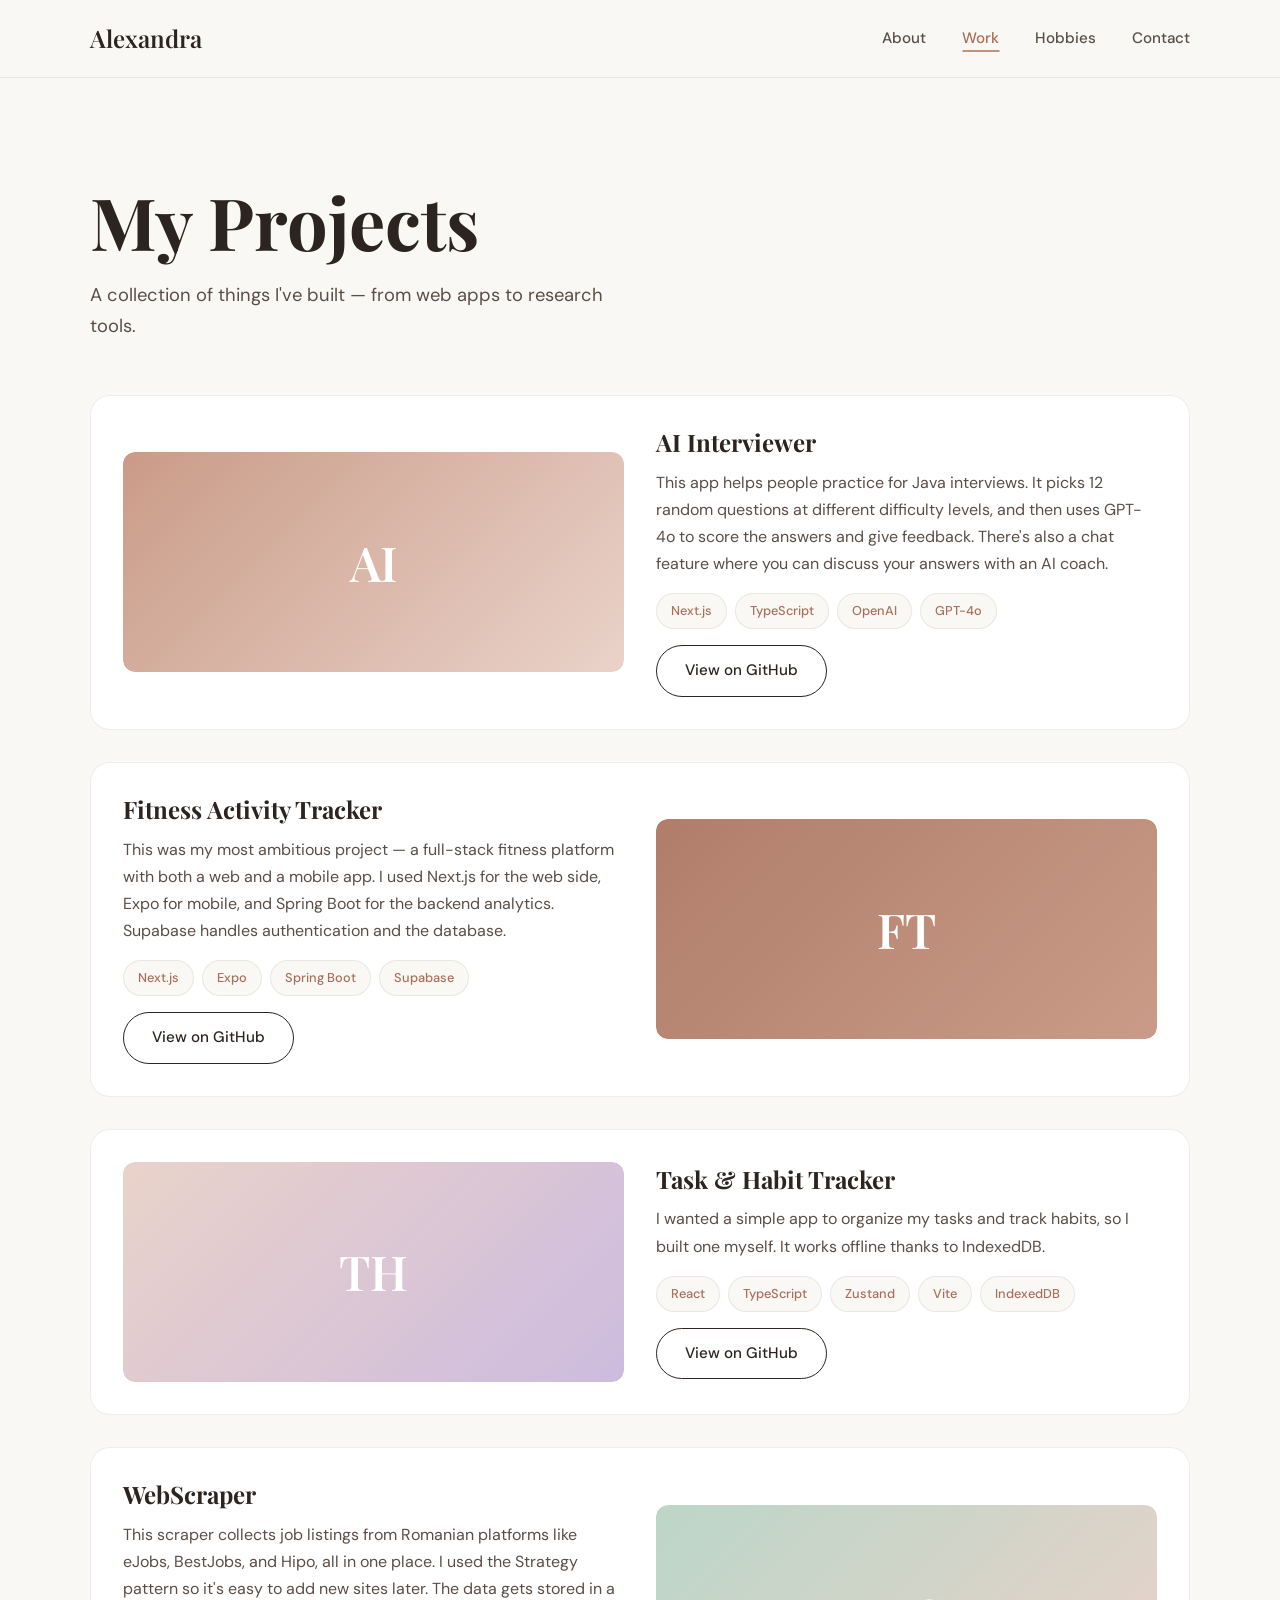
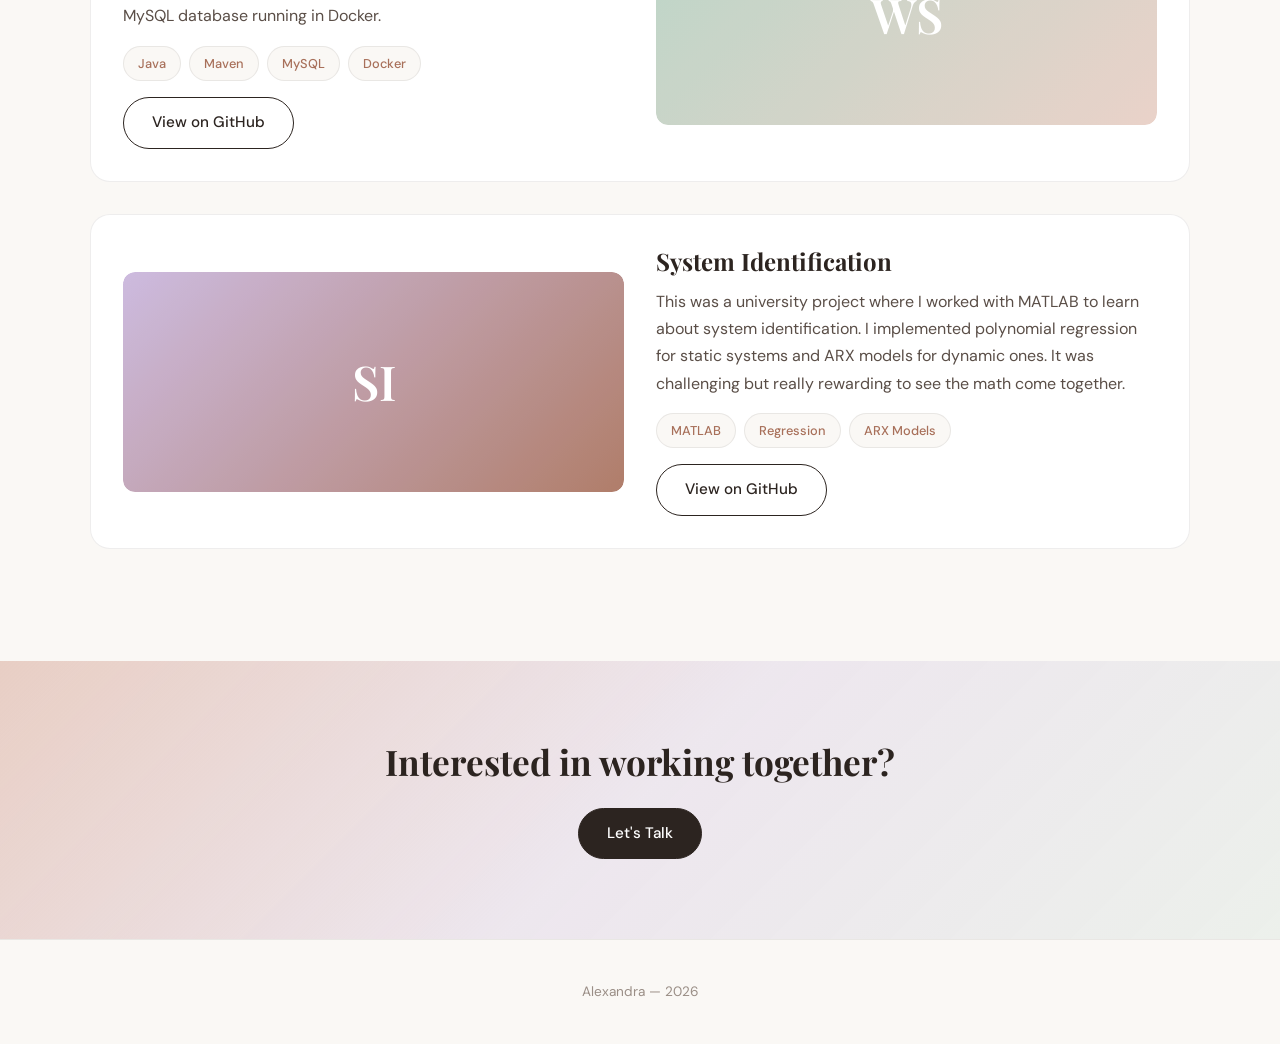
==== projects.html @ 8fc99ed3 "Initial commit" ====
<!DOCTYPE html>
<html lang="en">
<head>
  <meta charset="UTF-8" />
  <meta name="viewport" content="width=device-width, initial-scale=1.0" />
  <title>Alexandra | Projects</title>

  <link rel="preconnect" href="https://fonts.googleapis.com" />
  <link rel="preconnect" href="https://fonts.gstatic.com" crossorigin />
  <link href="https://fonts.googleapis.com/css2?family=Playfair+Display:ital,wght@0,400;0,600;1,400&family=DM+Sans:wght@400;500;600&display=swap" rel="stylesheet" />

  <link rel="stylesheet" href="style.css" />
</head>
<body>

  <!-- ==================== NAVIGATION ==================== -->
  <header class="header">
    <div class="container nav">
      <a href="index.html" class="logo">Alexandra</a>

      <button class="hamburger" aria-label="Menu">
        <span></span>
        <span></span>
        <span></span>
      </button>

      <nav class="nav-links">
        <a href="index.html#about">About</a>
        <a href="projects.html" class="active">Work</a>
        <a href="hobbies.html">Hobbies</a>
        <a href="index.html#contact">Contact</a>
      </nav>
    </div>
  </header>

  <!-- ==================== PROJECTS HEADER ==================== -->
  <section class="section projects-header">
    <div class="container">
      <h1 class="fade-up">My Projects</h1>
      <p class="lead fade-up delay-1">A collection of things I've built — from web apps to research tools.</p>
    </div>
  </section>

  <!-- ==================== PROJECT CARDS ==================== -->
  <section class="section projects-list">
    <div class="container">

      <!-- Project 1 -->
      <div class="project-card reveal">
        <div class="project-image">
          <div class="project-placeholder" style="background: linear-gradient(135deg, #c4917b, #e8cec4);">
            <span>AI</span>
          </div>
        </div>
        <div class="project-info">
          <h3>AI Interviewer</h3>
          <p>
            This app helps people practice for Java interviews. It picks
            12 random questions at different difficulty levels, and then uses
            GPT-4o to score the answers and give feedback. There's also a chat
            feature where you can discuss your answers with an AI coach.
          </p>
          <div class="tags">
            <span class="tag">Next.js</span>
            <span class="tag">TypeScript</span>
            <span class="tag">OpenAI</span>
            <span class="tag">GPT-4o</span>
          </div>
          <a href="https://github.com/alexandra-petcut/AI-Interviewer" target="_blank" class="btn project-btn">View on GitHub</a>
        </div>
      </div>

      <!-- Project 2 -->
      <div class="project-card reverse reveal">
        <div class="project-image">
          <div class="project-placeholder" style="background: linear-gradient(135deg, #a8705a, #c4917b);">
            <span>FT</span>
          </div>
        </div>
        <div class="project-info">
          <h3>Fitness Activity Tracker</h3>
          <p>
            This was my most ambitious project — a full-stack fitness platform
            with both a web and a mobile app. I used Next.js for the web side,
            Expo for mobile, and Spring Boot for the backend analytics. Supabase
            handles authentication and the database.
          </p>
          <div class="tags">
            <span class="tag">Next.js</span>
            <span class="tag">Expo</span>
            <span class="tag">Spring Boot</span>
            <span class="tag">Supabase</span>
          </div>
          <a href="https://github.com/alexandra-petcut/Fitness-Activity-Tracking-API" target="_blank" class="btn project-btn">View on GitHub</a>
        </div>
      </div>

      <!-- Project 3 -->
      <div class="project-card reveal">
        <div class="project-image">
          <div class="project-placeholder" style="background: linear-gradient(135deg, #e8cec4, #c8b4dc);">
            <span>TH</span>
          </div>
        </div>
        <div class="project-info">
          <h3>Task & Habit Tracker</h3>
          <p>
            I wanted a simple app to organize my tasks and track habits, so I
            built one myself. It works offline thanks to IndexedDB.
          </p>
          <div class="tags">
            <span class="tag">React</span>
            <span class="tag">TypeScript</span>
            <span class="tag">Zustand</span>
            <span class="tag">Vite</span>
            <span class="tag">IndexedDB</span>
          </div>
          <a href="https://github.com/alexandra-petcut/Task-Habit-Tracker-PWA" target="_blank" class="btn project-btn">View on GitHub</a>
        </div>
      </div>

      <!-- Project 4 -->
      <div class="project-card reverse reveal">
        <div class="project-image">
          <div class="project-placeholder" style="background: linear-gradient(135deg, #b4d2c3, #e8cec4);">
            <span>WS</span>
          </div>
        </div>
        <div class="project-info">
          <h3>WebScraper</h3>
          <p>
            This scraper collects job listings from Romanian platforms like
            eJobs, BestJobs, and Hipo, all in one place. I used the Strategy
            pattern so it's easy to add new sites later. The data gets stored
            in a MySQL database running in Docker.
          </p>
          <div class="tags">
            <span class="tag">Java</span>
            <span class="tag">Maven</span>
            <span class="tag">MySQL</span>
            <span class="tag">Docker</span>
          </div>
          <a href="https://github.com/alexandra-petcut/Job-Market-Scraper" target="_blank" class="btn project-btn">View on GitHub</a>
        </div>
      </div>

      <!-- Project 5 -->
      <div class="project-card reveal">
        <div class="project-image">
          <div class="project-placeholder" style="background: linear-gradient(135deg, #c8b4dc, #a8705a);">
            <span>SI</span>
          </div>
        </div>
        <div class="project-info">
          <h3>System Identification</h3>
          <p>
            This was a university project where I worked with MATLAB to learn
            about system identification. I implemented polynomial regression
            for static systems and ARX models for dynamic ones. It was
            challenging but really rewarding to see the math come together.
          </p>
          <div class="tags">
            <span class="tag">MATLAB</span>
            <span class="tag">Regression</span>
            <span class="tag">ARX Models</span>
          </div>
          <a href="https://github.com/alexandra-petcut/System-Identification-Project" target="_blank" class="btn project-btn">View on GitHub</a>
        </div>
      </div>

    </div>
  </section>

  <!-- ==================== CTA BANNER ==================== -->
  <section class="cta-banner reveal">
    <div class="container cta-content">
      <h2>Interested in working together?</h2>
      <a href="index.html#contact" class="btn primary">Let's Talk</a>
    </div>
  </section>

  <!-- ==================== FOOTER ==================== -->
  <footer class="footer">
    <p>Alexandra &mdash; 2026</p>
  </footer>

  <script src="script.js"></script>
</body>
</html>
---- style.css ----
/* ========================================
   RESET & VARIABLES
   ======================================== */
* {
  margin: 0;
  padding: 0;
  box-sizing: border-box;
}

:root {
  --bg: #faf8f5;
  --bg-warm: #f5f0ea;
  --card: #ffffff;
  --accent: #c4917b;
  --accent-dark: #a8705a;
  --blush: #e8cec4;
  --lavender: rgba(200, 180, 220, 0.25);
  --sage: rgba(180, 210, 195, 0.2);
  --text: #2c2420;
  --body: #5a4e47;
  --muted: #9a8e86;
  --border: rgba(44, 36, 32, 0.08);
  --radius: 20px;
}

/* ========================================
   BASE STYLES
   ======================================== */
html {
  scroll-behavior: smooth;
}

body {
  font-family: "DM Sans", Arial, sans-serif;
  background: var(--bg);
  color: var(--body);
  line-height: 1.7;
}

h1, h2, h3 {
  font-family: "Playfair Display", Georgia, serif;
  color: var(--text);
  line-height: 1.2;
}

h2 {
  font-size: 2.2rem;
  margin-bottom: 16px;
}

a {
  color: var(--accent-dark);
}

::selection {
  background: var(--blush);
}

/* ========================================
   LAYOUT
   ======================================== */
.container {
  width: 90%;
  max-width: 1100px;
  margin: 0 auto;
}

.section {
  padding: 100px 0 80px;
}

.section-subtitle {
  color: var(--muted);
  margin-bottom: 40px;
}

/* ========================================
   HEADER & NAVIGATION
   ======================================== */
.header {
  position: sticky;
  top: 0;
  z-index: 100;
  background: var(--bg);
  border-bottom: 1px solid var(--border);
  transition: box-shadow 0.3s;
}

.header.scrolled {
  box-shadow: 0 2px 20px rgba(44, 36, 32, 0.06);
}

.nav {
  display: flex;
  align-items: center;
  justify-content: space-between;
  padding: 18px 0;
}

.logo {
  font-family: "Playfair Display", Georgia, serif;
  font-size: 1.5rem;
  font-weight: 600;
  color: var(--text);
  text-decoration: none;
}

.nav-links a {
  margin-left: 32px;
  text-decoration: none;
  color: var(--body);
  font-size: 0.95rem;
  font-weight: 500;
  position: relative;
  transition: color 0.3s;
}

.nav-links a::after {
  content: "";
  position: absolute;
  bottom: -4px;
  left: 50%;
  width: 0;
  height: 2px;
  background: var(--accent);
  transition: all 0.3s;
  transform: translateX(-50%);
}

.nav-links a:hover,
.nav-links a.active {
  color: var(--accent-dark);
}

.nav-links a:hover::after,
.nav-links a.active::after {
  width: 100%;
}

/* Hamburger */
.hamburger {
  display: none;
  background: none;
  border: none;
  cursor: pointer;
  padding: 4px;
  z-index: 200;
}

.hamburger span {
  display: block;
  width: 24px;
  height: 2px;
  background: var(--text);
  margin: 5px 0;
  transition: all 0.3s;
}

/* ========================================
   HERO SECTION
   ======================================== */
.hero {
  padding: 120px 0 100px;
  position: relative;
  overflow: hidden;
}

.hero-content {
  position: relative;
  z-index: 2;
  display: flex;
  align-items: center;
  justify-content: space-between;
  gap: 48px;
}

.hero-text {
  flex: 1;
}

/* Profile photo */
.hero-photo {
  flex-shrink: 0;
  width: 280px;
  height: 280px;
  border-radius: 50%;
  overflow: hidden;
  border: 4px solid var(--blush);
  box-shadow: 0 16px 48px rgba(196, 145, 123, 0.2);
}

.hero-photo img {
  width: 100%;
  height: 100%;
  object-fit: cover;
}

.eyebrow {
  color: var(--muted);
  font-size: 0.9rem;
  font-weight: 500;
  letter-spacing: 1px;
  text-transform: uppercase;
  margin-bottom: 16px;
}

h1 {
  font-size: clamp(40px, 6vw, 72px);
  margin-bottom: 24px;
  max-width: 700px;
}

h1 em {
  color: var(--accent);
  font-style: italic;
}

.lead {
  color: var(--body);
  font-size: 1.15rem;
  max-width: 520px;
  margin-bottom: 32px;
}

/* Buttons */
.buttons {
  display: flex;
  gap: 12px;
  flex-wrap: wrap;
}

.btn {
  display: inline-block;
  padding: 12px 28px;
  border: 1.5px solid var(--text);
  border-radius: 50px;
  text-decoration: none;
  font-family: "DM Sans", sans-serif;
  font-size: 0.95rem;
  font-weight: 500;
  color: var(--text);
  background: transparent;
  cursor: pointer;
  transition: all 0.3s;
}

.btn:hover {
  transform: translateY(-2px);
  box-shadow: 0 4px 16px rgba(196, 145, 123, 0.25);
}

.btn.primary {
  background: var(--text);
  color: white;
  border-color: var(--text);
}

.btn.primary:hover {
  background: var(--accent-dark);
  border-color: var(--accent-dark);
}

/* Decorative blobs */
.blob {
  position: absolute;
  border-radius: 50%;
  filter: blur(80px);
  opacity: 0.5;
  z-index: 1;
  animation: blobFloat 8s ease-in-out infinite;
}

.blob-1 {
  width: 300px;
  height: 300px;
  background: var(--blush);
  top: 10%;
  right: 5%;
}

.blob-2 {
  width: 200px;
  height: 200px;
  background: var(--lavender);
  top: 50%;
  right: 15%;
  animation-delay: -3s;
}

.blob-3 {
  width: 150px;
  height: 150px;
  background: var(--sage);
  top: 30%;
  right: 25%;
  animation-delay: -5s;
}

@keyframes blobFloat {
  0%, 100% { transform: translate(0, 0) scale(1); }
  33% { transform: translate(15px, -20px) scale(1.05); }
  66% { transform: translate(-10px, 10px) scale(0.95); }
}

/* ========================================
   ABOUT SECTION
   ======================================== */
.about-layout {
  display: grid;
  grid-template-columns: 1fr;
  gap: 48px;
  margin-top: 32px;
}

.about-content {
  text-align: justify;
}

.about-content p {
  margin-bottom: 16px;
  font-size: 1.05rem;
}

/* Decorative side panel */
.about-decoration {
  display: flex;
  flex-direction: column;
  align-items: center;
  gap: 20px;
  position: relative;
}

.deco-card {
  background: var(--card);
  border: 1px solid var(--border);
  border-radius: var(--radius);
  padding: 24px 32px;
  text-align: center;
  width: 100%;
  max-width: 220px;
  transition: all 0.3s;
}

.deco-card:hover {
  transform: translateY(-4px);
  box-shadow: 0 8px 24px rgba(196, 145, 123, 0.15);
  border-color: var(--blush);
}

.deco-icon {
  font-size: 2rem;
  margin-bottom: 8px;
  color: var(--accent);
}

.deco-card span {
  font-family: "Playfair Display", serif;
  font-size: 1rem;
  color: var(--text);
  font-weight: 600;
}

.deco-line {
  width: 2px;
  height: 60px;
  background: linear-gradient(to bottom, var(--blush), transparent);
  border-radius: 2px;
}

@media (min-width: 768px) {
  .about-layout {
    grid-template-columns: 1.4fr 0.6fr;
    align-items: center;
  }
}

.specialties {
  display: flex;
  flex-direction: column;
  gap: 16px;
}

.specialty-card {
  background: var(--card);
  padding: 24px;
  border-radius: var(--radius);
  border: 1px solid var(--border);
  border-left: 3px solid var(--blush);
  transition: all 0.3s;
}

.specialty-card:hover {
  transform: translateX(6px);
  border-left-color: var(--accent);
}

.specialty-card h3 {
  font-size: 1.1rem;
  margin-bottom: 8px;
}

.specialty-card p {
  font-size: 0.9rem;
  color: var(--muted);
}

/* Stats row */
.stats-row {
  display: grid;
  grid-template-columns: repeat(3, 1fr);
  gap: 20px;
  margin-top: 48px;
}

.stat {
  text-align: center;
  background: var(--card);
  padding: 28px 16px;
  border-radius: var(--radius);
  border: 1px solid var(--border);
  transition: all 0.3s;
}

.stat:hover {
  transform: translateY(-3px);
  box-shadow: 0 8px 24px rgba(44, 36, 32, 0.06);
  border-color: var(--blush);
}

.stat-number {
  display: block;
  font-family: "Playfair Display", serif;
  font-size: 2.2rem;
  color: var(--accent);
  margin-bottom: 4px;
}

.stat-label {
  font-size: 0.85rem;
  color: var(--muted);
  font-weight: 500;
}

/* ========================================
   TECH MARQUEE
   ======================================== */
.tech-section {
  background: var(--bg-warm);
  padding: 40px 0;
  overflow: hidden;
}

.marquee-heading {
  text-align: center;
  font-family: "Playfair Display", serif;
  font-size: 1.3rem;
  font-style: italic;
  color: var(--muted);
  margin-bottom: 24px;
}

.marquee {
  position: relative;
}

/* Fade edges */
.marquee::before,
.marquee::after {
  content: "";
  position: absolute;
  top: 0;
  bottom: 0;
  width: 100px;
  z-index: 2;
  pointer-events: none;
}

.marquee::before {
  left: 0;
  background: linear-gradient(to right, var(--bg-warm), transparent);
}

.marquee::after {
  right: 0;
  background: linear-gradient(to left, var(--bg-warm), transparent);
}

.marquee-track {
  display: flex;
  gap: 20px;
  width: max-content;
  animation: marquee 35s linear infinite;
}

.marquee:hover .marquee-track {
  animation-play-state: paused;
}

.tech-chip {
  display: flex;
  align-items: center;
  gap: 8px;
  padding: 10px 20px;
  background: var(--card);
  border-radius: 50px;
  font-size: 0.9rem;
  font-weight: 500;
  color: var(--text);
  border: 1px solid var(--border);
  white-space: nowrap;
  transition: all 0.3s;
}

.tech-chip:hover {
  transform: translateY(-2px);
  box-shadow: 0 4px 12px rgba(196, 145, 123, 0.15);
}

.tech-chip i {
  font-size: 1.2rem;
}

@keyframes marquee {
  0% { transform: translateX(0); }
  100% { transform: translateX(-50%); }
}

/* ========================================
   CONTACT SECTION
   ======================================== */
.contact-container {
  text-align: center;
  max-width: 560px;
}

.contact-card {
  background: var(--card);
  padding: 40px;
  border-radius: var(--radius);
  border: 1px solid var(--border);
  margin-top: 32px;
  position: relative;
  overflow: hidden;
}

/* Gradient top stripe */
.contact-card::before {
  content: "";
  position: absolute;
  top: 0;
  left: 0;
  right: 0;
  height: 4px;
  background: linear-gradient(to right, var(--blush), var(--accent), var(--lavender));
}

form {
  display: flex;
  flex-direction: column;
  gap: 16px;
}

input, textarea {
  padding: 14px 18px;
  border: 1.5px solid var(--border);
  border-radius: 12px;
  font-family: "DM Sans", sans-serif;
  font-size: 0.95rem;
  color: var(--text);
  background: var(--bg);
  transition: all 0.3s;
  outline: none;
}

input:focus, textarea:focus {
  border-color: var(--accent);
  box-shadow: 0 0 0 3px rgba(196, 145, 123, 0.15);
}

textarea {
  resize: vertical;
}

/* Contact link cards */
.contact-links {
  display: flex;
  flex-direction: column;
  gap: 16px;
  margin-top: 32px;
  max-width: 420px;
  margin-left: auto;
  margin-right: auto;
}

.contact-link-card {
  display: grid;
  grid-template-columns: 28px 1fr;
  align-items: center;
  gap: 20px;
  padding: 20px 28px;
  background: var(--card);
  border: 1px solid var(--border);
  border-radius: var(--radius);
  text-decoration: none;
  color: var(--body);
  transition: all 0.3s;
}

.contact-link-card:hover {
  transform: translateY(-3px);
  box-shadow: 0 8px 24px rgba(196, 145, 123, 0.15);
  border-color: var(--blush);
}

.contact-link-card svg {
  color: var(--accent);
  flex-shrink: 0;
  width: 28px;
  min-width: 28px;
  height: 28px;
}

.contact-link-card div {
  min-width: 0;
  text-align: left;
}

.contact-link-label {
  display: block;
  font-family: "Playfair Display", serif;
  font-weight: 600;
  font-size: 1.05rem;
  color: var(--text);
}

.contact-link-value {
  display: block;
  font-size: 0.85rem;
  color: var(--muted);
  margin-top: 2px;
}

/* ========================================
   FOOTER
   ======================================== */
.footer {
  text-align: center;
  padding: 40px 0;
  color: var(--muted);
  font-size: 0.85rem;
  border-top: 1px solid var(--border);
}

/* ========================================
   PROJECTS PAGE
   ======================================== */
.projects-header {
  padding-bottom: 20px;
}

.projects-header h1 {
  margin-bottom: 16px;
}

.projects-list {
  padding-top: 0;
}

.project-card {
  display: grid;
  grid-template-columns: 1fr;
  gap: 32px;
  background: var(--card);
  border-radius: var(--radius);
  border: 1px solid var(--border);
  padding: 32px;
  margin-bottom: 32px;
  transition: all 0.3s;
}

.project-card:hover {
  transform: translateY(-4px);
  box-shadow: 0 12px 32px rgba(44, 36, 32, 0.08);
}

.project-image {
  border-radius: 12px;
  overflow: hidden;
}

.project-placeholder {
  width: 100%;
  height: 220px;
  display: flex;
  align-items: center;
  justify-content: center;
  border-radius: 12px;
  font-family: "Playfair Display", serif;
  font-size: 3rem;
  font-weight: 600;
  color: white;
  opacity: 0.9;
}

.project-info h3 {
  font-size: 1.5rem;
  margin-bottom: 12px;
}

.project-info p {
  margin-bottom: 16px;
  line-height: 1.7;
}

.project-btn {
  margin-top: 16px;
  display: inline-block;
}

.tags {
  display: flex;
  flex-wrap: wrap;
  gap: 8px;
}

.tag {
  padding: 6px 14px;
  background: var(--bg);
  border-radius: 50px;
  font-size: 0.8rem;
  font-weight: 500;
  color: var(--accent-dark);
  border: 1px solid var(--border);
}

/* CTA Banner */
.cta-banner {
  padding: 80px 0;
  background: linear-gradient(135deg, var(--blush), var(--lavender), var(--sage));
  text-align: center;
}

.cta-content h2 {
  margin-bottom: 24px;
}

/* ========================================
   HOBBIES PAGE
   ======================================== */
.hobbies-header {
  padding-bottom: 20px;
}

.hobbies-header h1 {
  margin-bottom: 16px;
}

.hobby-section {
  padding: 60px 0;
}

.hobby-section:nth-child(even) {
  background: var(--bg-warm);
}

.hobby-section h2 {
  font-size: 1.8rem;
  margin-bottom: 8px;
}

.hobby-description {
  color: var(--muted);
  margin-bottom: 24px;
  font-size: 1rem;
}

/* Photo grid — 3 columns on desktop */
.photo-grid {
  display: grid;
  grid-template-columns: 1fr;
  gap: 16px;
}

.photo-grid-wide {
  grid-template-columns: 1fr;
}

.photo-card {
  border-radius: 16px;
  overflow: hidden;
  background: var(--card);
  border: 1px solid var(--border);
  transition: all 0.3s;
  position: relative;
}

.photo-card:hover {
  transform: translateY(-4px);
  box-shadow: 0 12px 32px rgba(44, 36, 32, 0.1);
}

.photo-card img {
  width: 100%;
  height: 240px;
  object-fit: cover;
  display: block;
}

/* Placeholder shown when image is missing */
.photo-placeholder {
  display: none;
  width: 100%;
  height: 240px;
  align-items: center;
  justify-content: center;
  background: linear-gradient(135deg, var(--bg-warm), var(--blush));
  color: var(--muted);
  font-size: 0.9rem;
  font-weight: 500;
  letter-spacing: 0.5px;
}

@media (min-width: 768px) {
  .photo-grid {
    grid-template-columns: repeat(3, 1fr);
  }

  .photo-grid-wide {
    grid-template-columns: repeat(4, 1fr);
  }

  .photo-card img,
  .photo-placeholder {
    height: 280px;
  }
}

/* ========================================
   ANIMATIONS
   ======================================== */
/* Fade-up on page load */
.fade-up {
  opacity: 0;
  transform: translateY(20px);
  animation: fadeUp 0.8s ease forwards;
}

.delay-1 { animation-delay: 0.2s; }
.delay-2 { animation-delay: 0.4s; }
.delay-3 { animation-delay: 0.6s; }

@keyframes fadeUp {
  to {
    opacity: 1;
    transform: translateY(0);
  }
}

/* Scroll reveal */
.reveal {
  opacity: 0;
  transform: translateY(32px);
  transition: opacity 0.7s ease, transform 0.7s ease;
}

.reveal.visible {
  opacity: 1;
  transform: translateY(0);
}

/* ========================================
   RESPONSIVE
   ======================================== */
@media (min-width: 768px) {
  .about-grid {
    grid-template-columns: 1fr 1fr;
  }

  .project-card {
    grid-template-columns: 1fr 1fr;
    align-items: center;
  }

  .project-card.reverse .project-image {
    order: 2;
  }

  .project-card.reverse .project-info {
    order: 1;
  }
}

@media (max-width: 767px) {
  .hamburger {
    display: block;
  }

  .nav-links {
    position: fixed;
    top: 0;
    left: 0;
    right: 0;
    bottom: 0;
    background: var(--bg);
    display: flex;
    flex-direction: column;
    align-items: center;
    justify-content: center;
    gap: 32px;
    transform: translateX(100%);
    transition: transform 0.3s ease;
    z-index: 150;
  }

  .nav-links.open {
    transform: translateX(0);
  }

  .nav-links a {
    margin-left: 0;
    font-family: "Playfair Display", serif;
    font-size: 2rem;
  }

  .nav-links a::after {
    display: none;
  }

  /* Hamburger X animation */
  .hamburger.active span:nth-child(1) {
    transform: rotate(45deg) translate(5px, 5px);
  }

  .hamburger.active span:nth-child(2) {
    opacity: 0;
  }

  .hamburger.active span:nth-child(3) {
    transform: rotate(-45deg) translate(5px, -5px);
  }

  .hero-content {
    flex-direction: column;
    text-align: center;
  }

  .hero-photo {
    width: 200px;
    height: 200px;
    order: -1;
  }

  .buttons {
    justify-content: center;
  }

  .hero {
    padding: 80px 0 60px;
  }

  .section {
    padding: 80px 0 60px;
  }

  .stats-row {
    grid-template-columns: 1fr;
  }

  .contact-card {
    padding: 24px;
  }
}
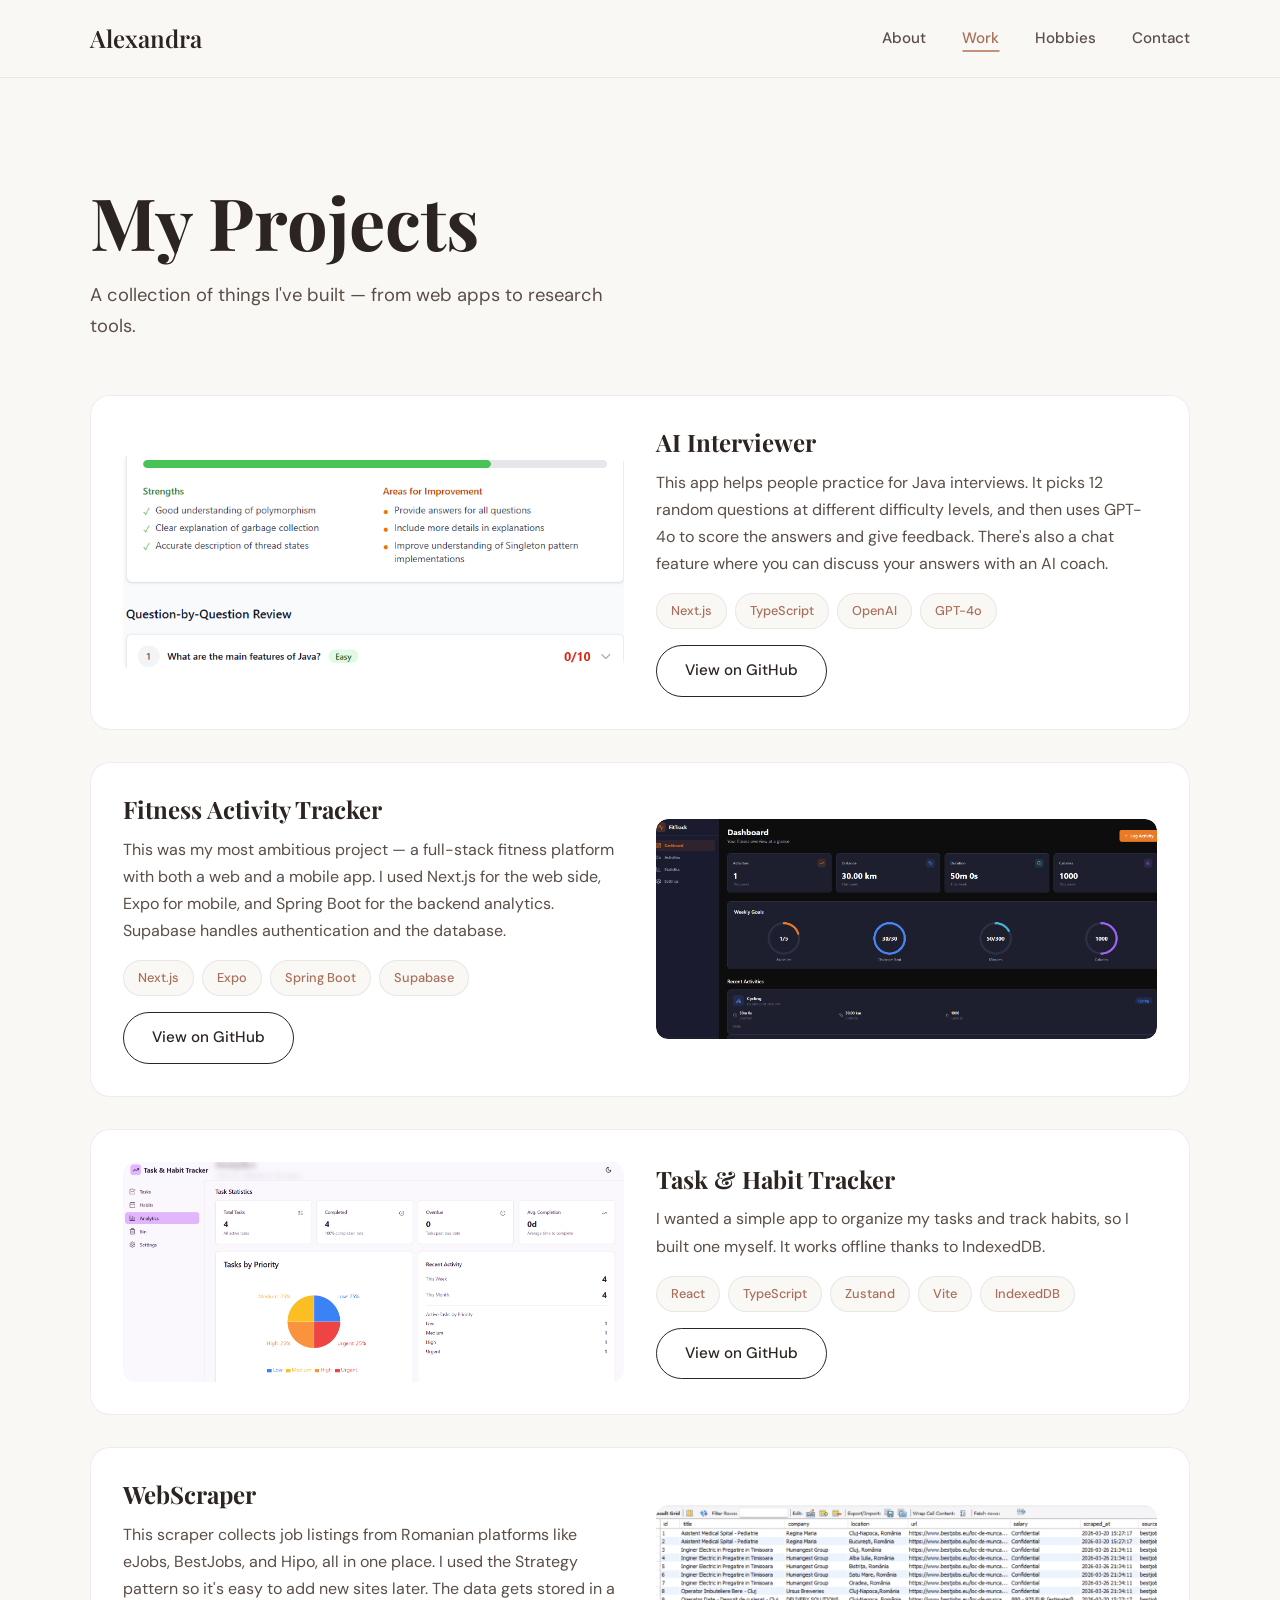
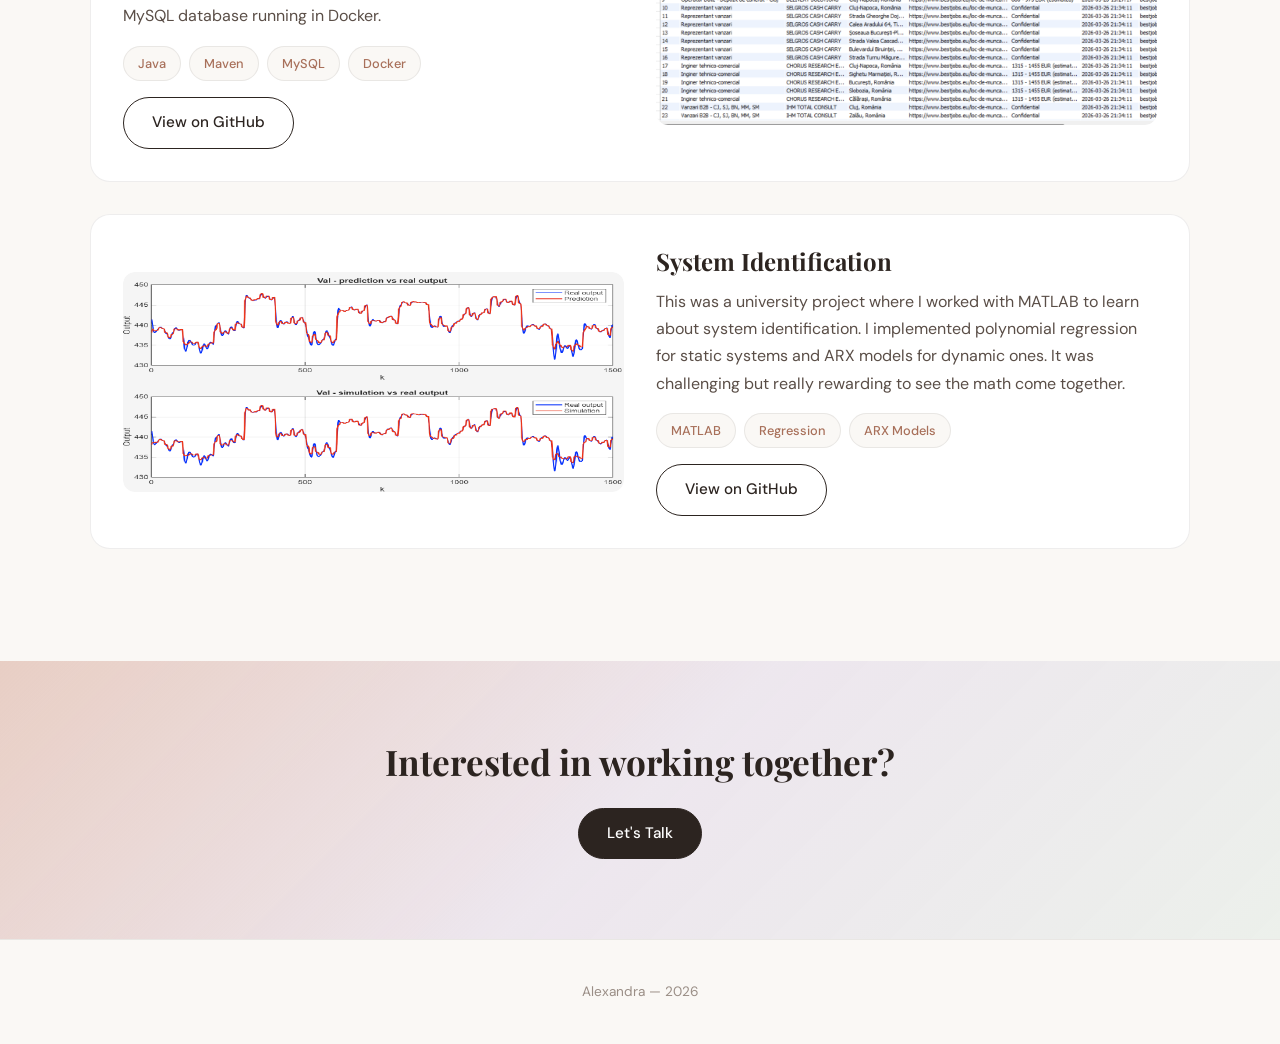
==== commit 7b198feb: "Add project img" ====
--- a/projects.html
+++ b/projects.html
@@ -48,6 +48,7 @@
       <!-- Project 1 -->
       <div class="project-card reveal">
         <div class="project-image">
+          <img src="images/projects/AI_Interviewer.png" alt="AI Interviewer" onerror="this.style.display='none'; this.nextElementSibling.style.display='flex';" />
           <div class="project-placeholder" style="background: linear-gradient(135deg, #c4917b, #e8cec4);">
             <span>AI</span>
           </div>
@@ -73,6 +74,7 @@
       <!-- Project 2 -->
       <div class="project-card reverse reveal">
         <div class="project-image">
+          <img src="images/projects/fitness-tracker.png" alt="Fitness Activity Tracker" onerror="this.style.display='none'; this.nextElementSibling.style.display='flex';" />
           <div class="project-placeholder" style="background: linear-gradient(135deg, #a8705a, #c4917b);">
             <span>FT</span>
           </div>
@@ -98,6 +100,7 @@
       <!-- Project 3 -->
       <div class="project-card reveal">
         <div class="project-image">
+          <img src="images/projects/habit-tracker.png" alt="Task & Habit Tracker" onerror="this.style.display='none'; this.nextElementSibling.style.display='flex';" />
           <div class="project-placeholder" style="background: linear-gradient(135deg, #e8cec4, #c8b4dc);">
             <span>TH</span>
           </div>
@@ -122,6 +125,7 @@
       <!-- Project 4 -->
       <div class="project-card reverse reveal">
         <div class="project-image">
+          <img src="images/projects/webscraper.png" alt="WebScraper" onerror="this.style.display='none'; this.nextElementSibling.style.display='flex';" />
           <div class="project-placeholder" style="background: linear-gradient(135deg, #b4d2c3, #e8cec4);">
             <span>WS</span>
           </div>
@@ -147,6 +151,7 @@
       <!-- Project 5 -->
       <div class="project-card reveal">
         <div class="project-image">
+          <img src="images/projects/si.png" alt="System Identification" onerror="this.style.display='none'; this.nextElementSibling.style.display='flex';" />
           <div class="project-placeholder" style="background: linear-gradient(135deg, #c8b4dc, #a8705a);">
             <span>SI</span>
           </div>
--- a/style.css
+++ b/style.css
@@ -688,10 +688,18 @@
   overflow: hidden;
 }
 
-.project-placeholder {
+.project-image img {
   width: 100%;
   height: 220px;
-  display: flex;
+  object-fit: cover;
+  border-radius: 12px;
+  display: block;
+}
+
+.project-placeholder {
+  display: none;
+  width: 100%;
+  height: 220px;
   align-items: center;
   justify-content: center;
   border-radius: 12px;
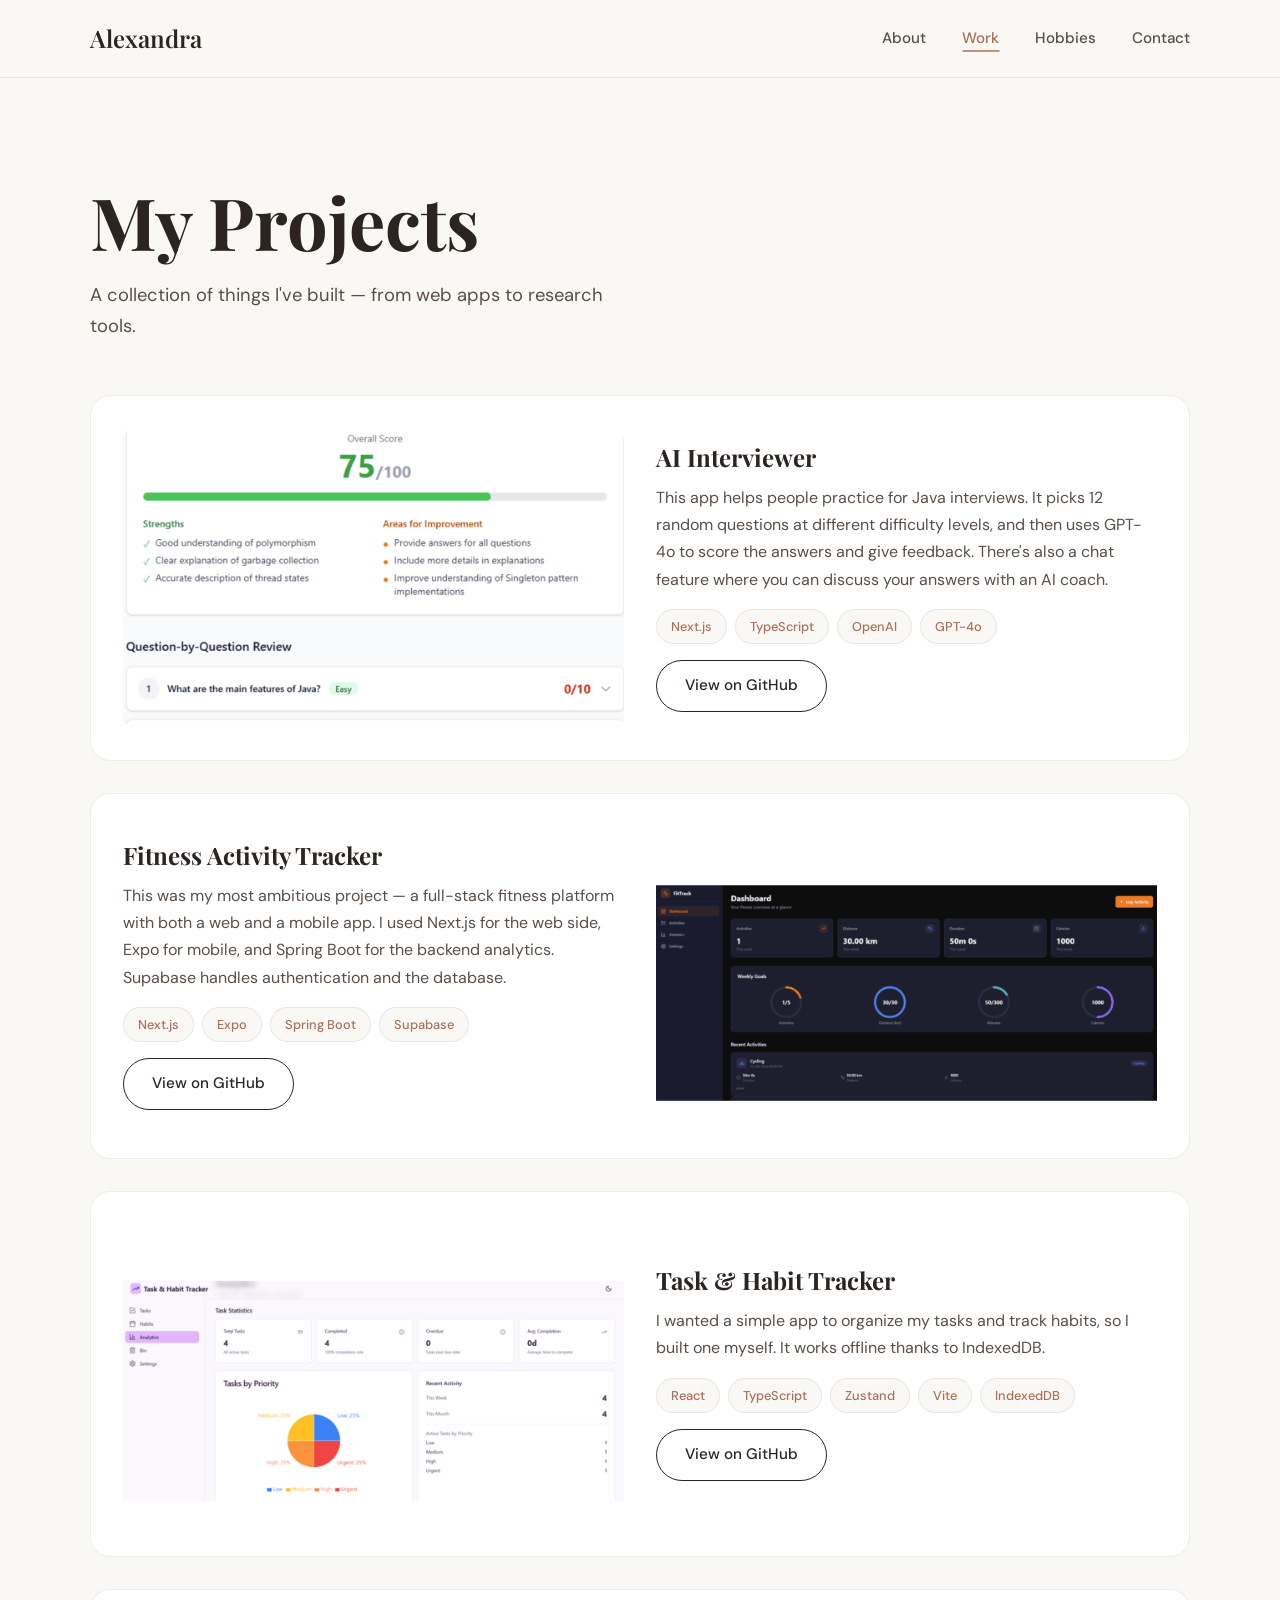
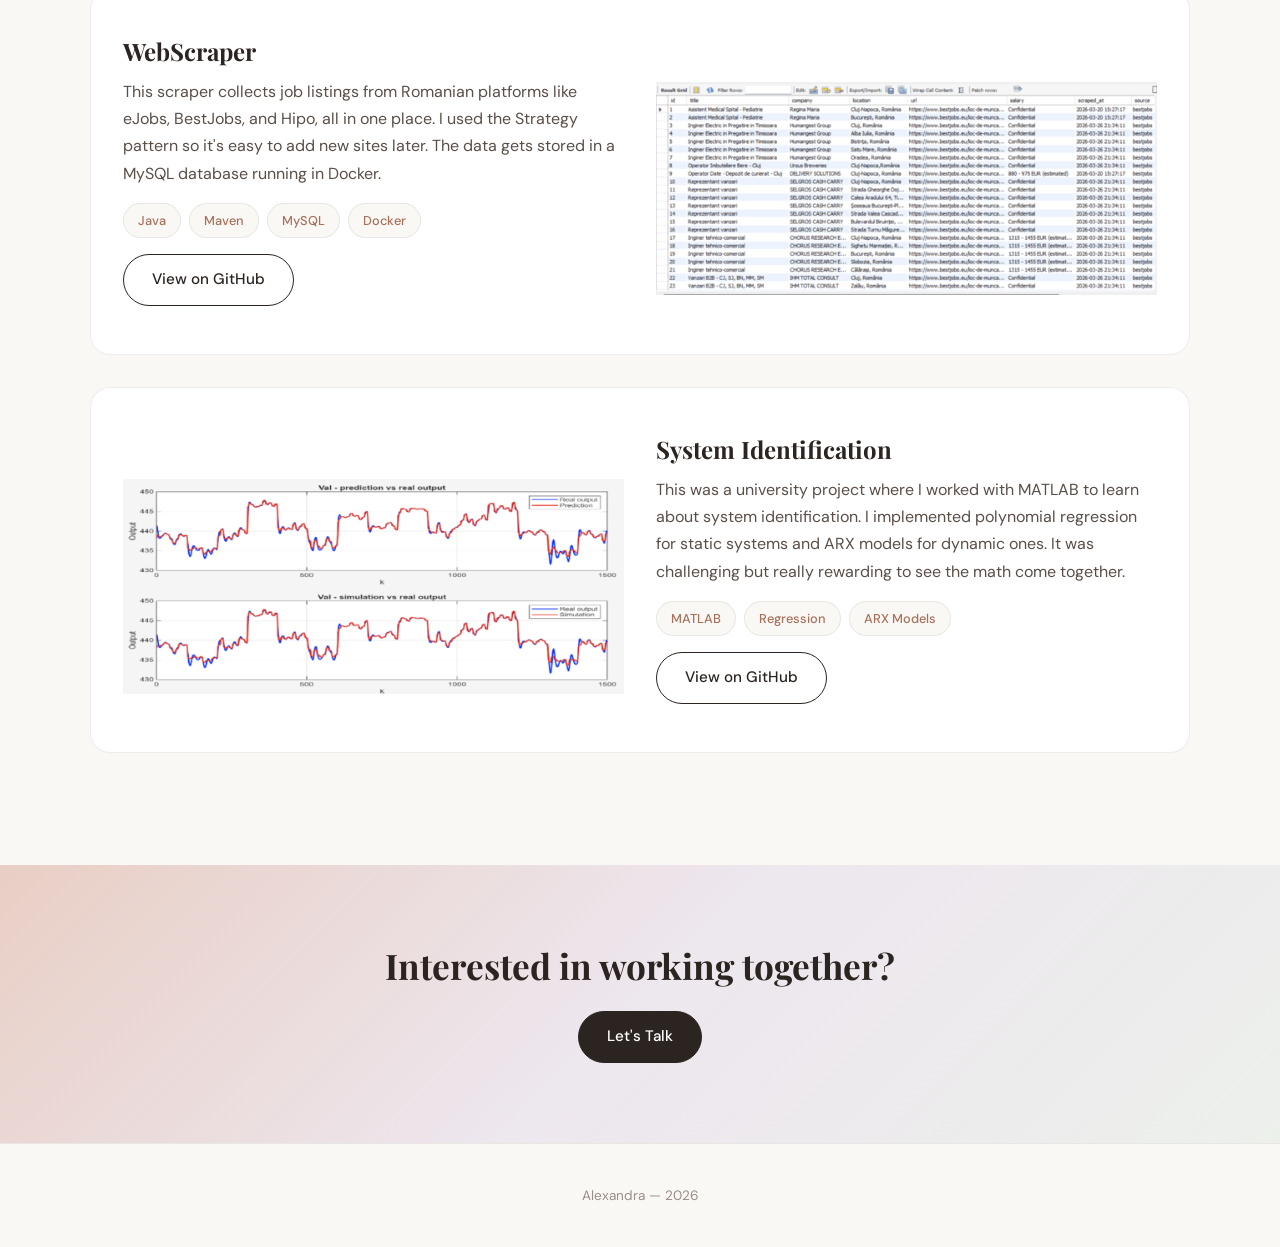
==== commit bc091062: "Fix design 2" ====
--- a/projects.html
+++ b/projects.html
@@ -48,10 +48,7 @@
       <!-- Project 1 -->
       <div class="project-card reveal">
         <div class="project-image">
-          <img src="images/projects/AI_Interviewer.png" alt="AI Interviewer" onerror="this.style.display='none'; this.nextElementSibling.style.display='flex';" />
-          <div class="project-placeholder" style="background: linear-gradient(135deg, #c4917b, #e8cec4);">
-            <span>AI</span>
-          </div>
+          <img src="images/projects/AI_Interviewer.png" alt="AI Interviewer" />
         </div>
         <div class="project-info">
           <h3>AI Interviewer</h3>
@@ -74,10 +71,7 @@
       <!-- Project 2 -->
       <div class="project-card reverse reveal">
         <div class="project-image">
-          <img src="images/projects/fitness-tracker.png" alt="Fitness Activity Tracker" onerror="this.style.display='none'; this.nextElementSibling.style.display='flex';" />
-          <div class="project-placeholder" style="background: linear-gradient(135deg, #a8705a, #c4917b);">
-            <span>FT</span>
-          </div>
+          <img src="images/projects/fitness-tracker.png" alt="Fitness Activity Tracker" />
         </div>
         <div class="project-info">
           <h3>Fitness Activity Tracker</h3>
@@ -100,10 +94,7 @@
       <!-- Project 3 -->
       <div class="project-card reveal">
         <div class="project-image">
-          <img src="images/projects/habit-tracker.png" alt="Task & Habit Tracker" onerror="this.style.display='none'; this.nextElementSibling.style.display='flex';" />
-          <div class="project-placeholder" style="background: linear-gradient(135deg, #e8cec4, #c8b4dc);">
-            <span>TH</span>
-          </div>
+          <img src="images/projects/habit-tracker.png" alt="Task & Habit Tracker" />
         </div>
         <div class="project-info">
           <h3>Task & Habit Tracker</h3>
@@ -125,10 +116,7 @@
       <!-- Project 4 -->
       <div class="project-card reverse reveal">
         <div class="project-image">
-          <img src="images/projects/webscraper.png" alt="WebScraper" onerror="this.style.display='none'; this.nextElementSibling.style.display='flex';" />
-          <div class="project-placeholder" style="background: linear-gradient(135deg, #b4d2c3, #e8cec4);">
-            <span>WS</span>
-          </div>
+          <img src="images/projects/webscraper.png" alt="WebScraper" />
         </div>
         <div class="project-info">
           <h3>WebScraper</h3>
@@ -151,10 +139,7 @@
       <!-- Project 5 -->
       <div class="project-card reveal">
         <div class="project-image">
-          <img src="images/projects/si.png" alt="System Identification" onerror="this.style.display='none'; this.nextElementSibling.style.display='flex';" />
-          <div class="project-placeholder" style="background: linear-gradient(135deg, #c8b4dc, #a8705a);">
-            <span>SI</span>
-          </div>
+          <img src="images/projects/si.png" alt="System Identification" />
         </div>
         <div class="project-info">
           <h3>System Identification</h3>
--- a/style.css
+++ b/style.css
@@ -686,28 +686,16 @@
 .project-image {
   border-radius: 12px;
   overflow: hidden;
+  max-height: 300px;
 }
 
 .project-image img {
   width: 100%;
-  height: 220px;
+  height: 100%;
   object-fit: cover;
+  object-position: top left;
   border-radius: 12px;
   display: block;
-}
-
-.project-placeholder {
-  display: none;
-  width: 100%;
-  height: 220px;
-  align-items: center;
-  justify-content: center;
-  border-radius: 12px;
-  font-family: "Playfair Display", serif;
-  font-size: 3rem;
-  font-weight: 600;
-  color: white;
-  opacity: 0.9;
 }
 
 .project-info h3 {
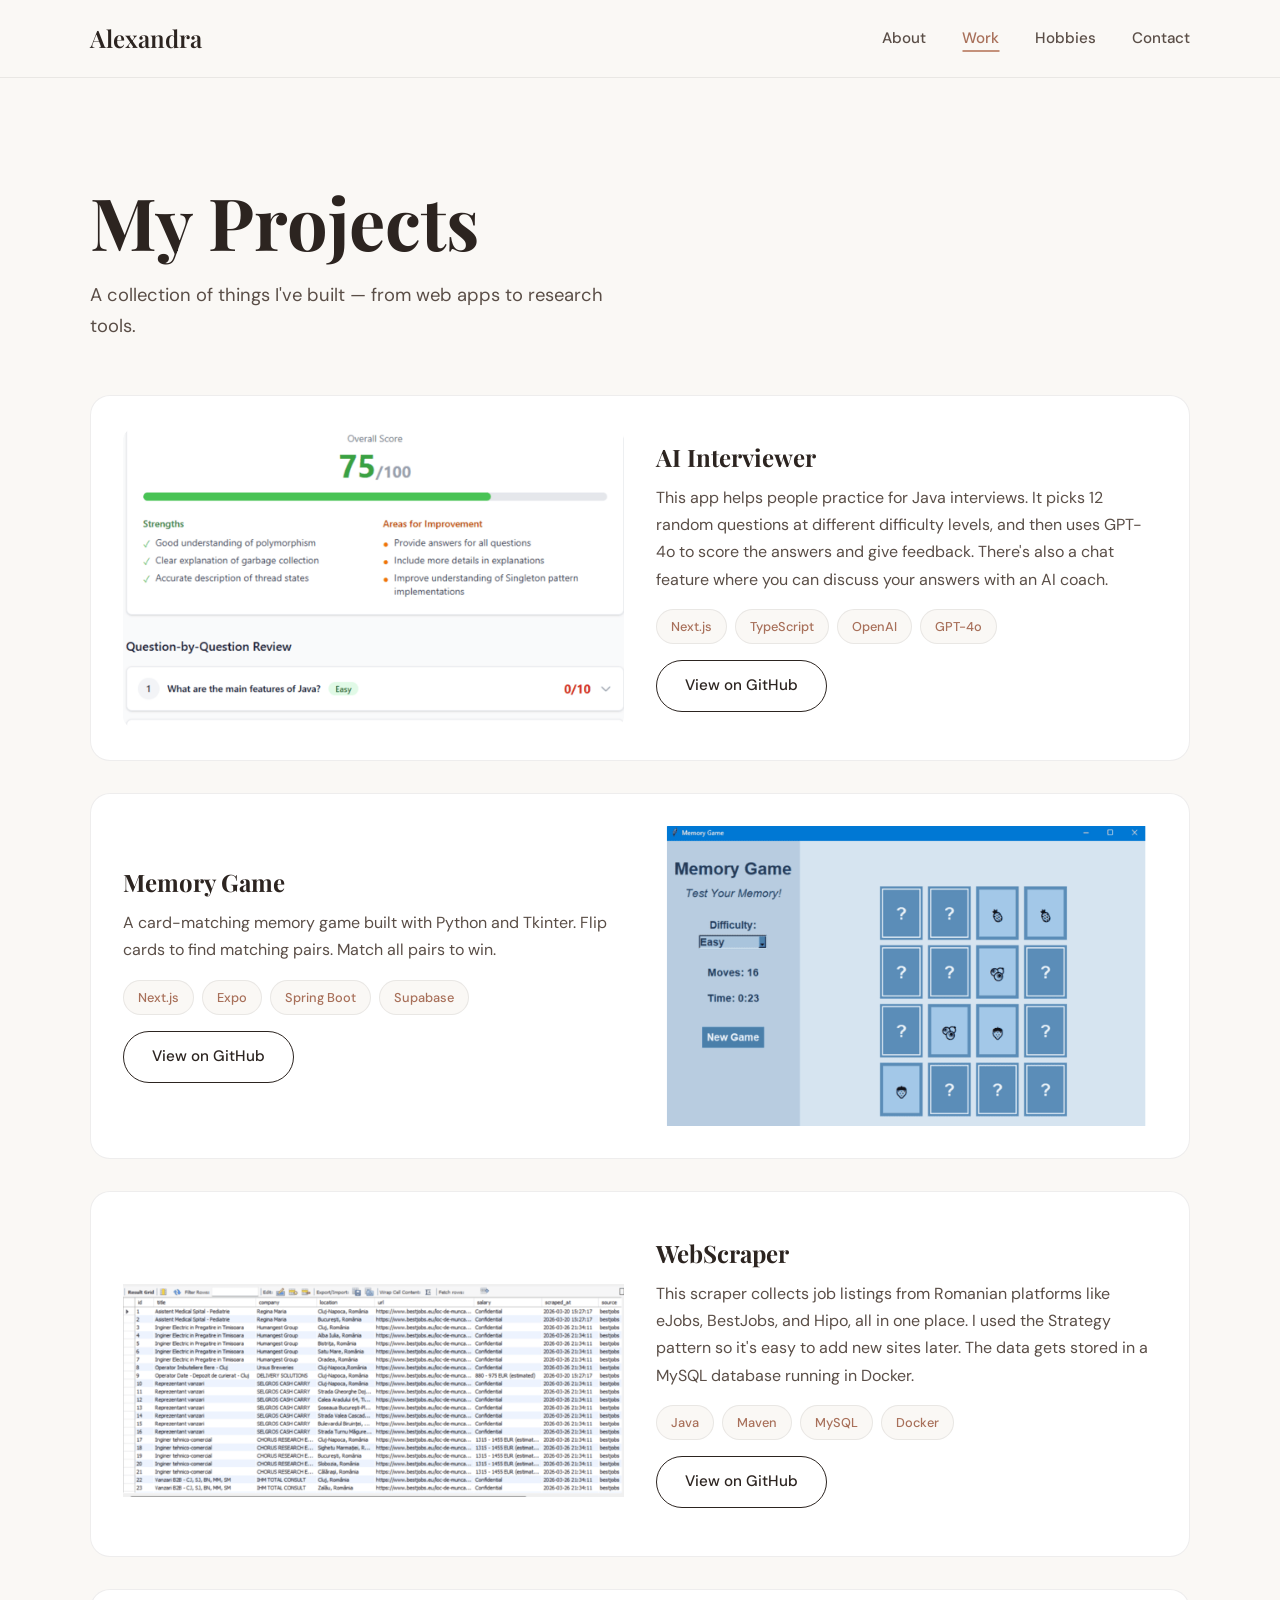
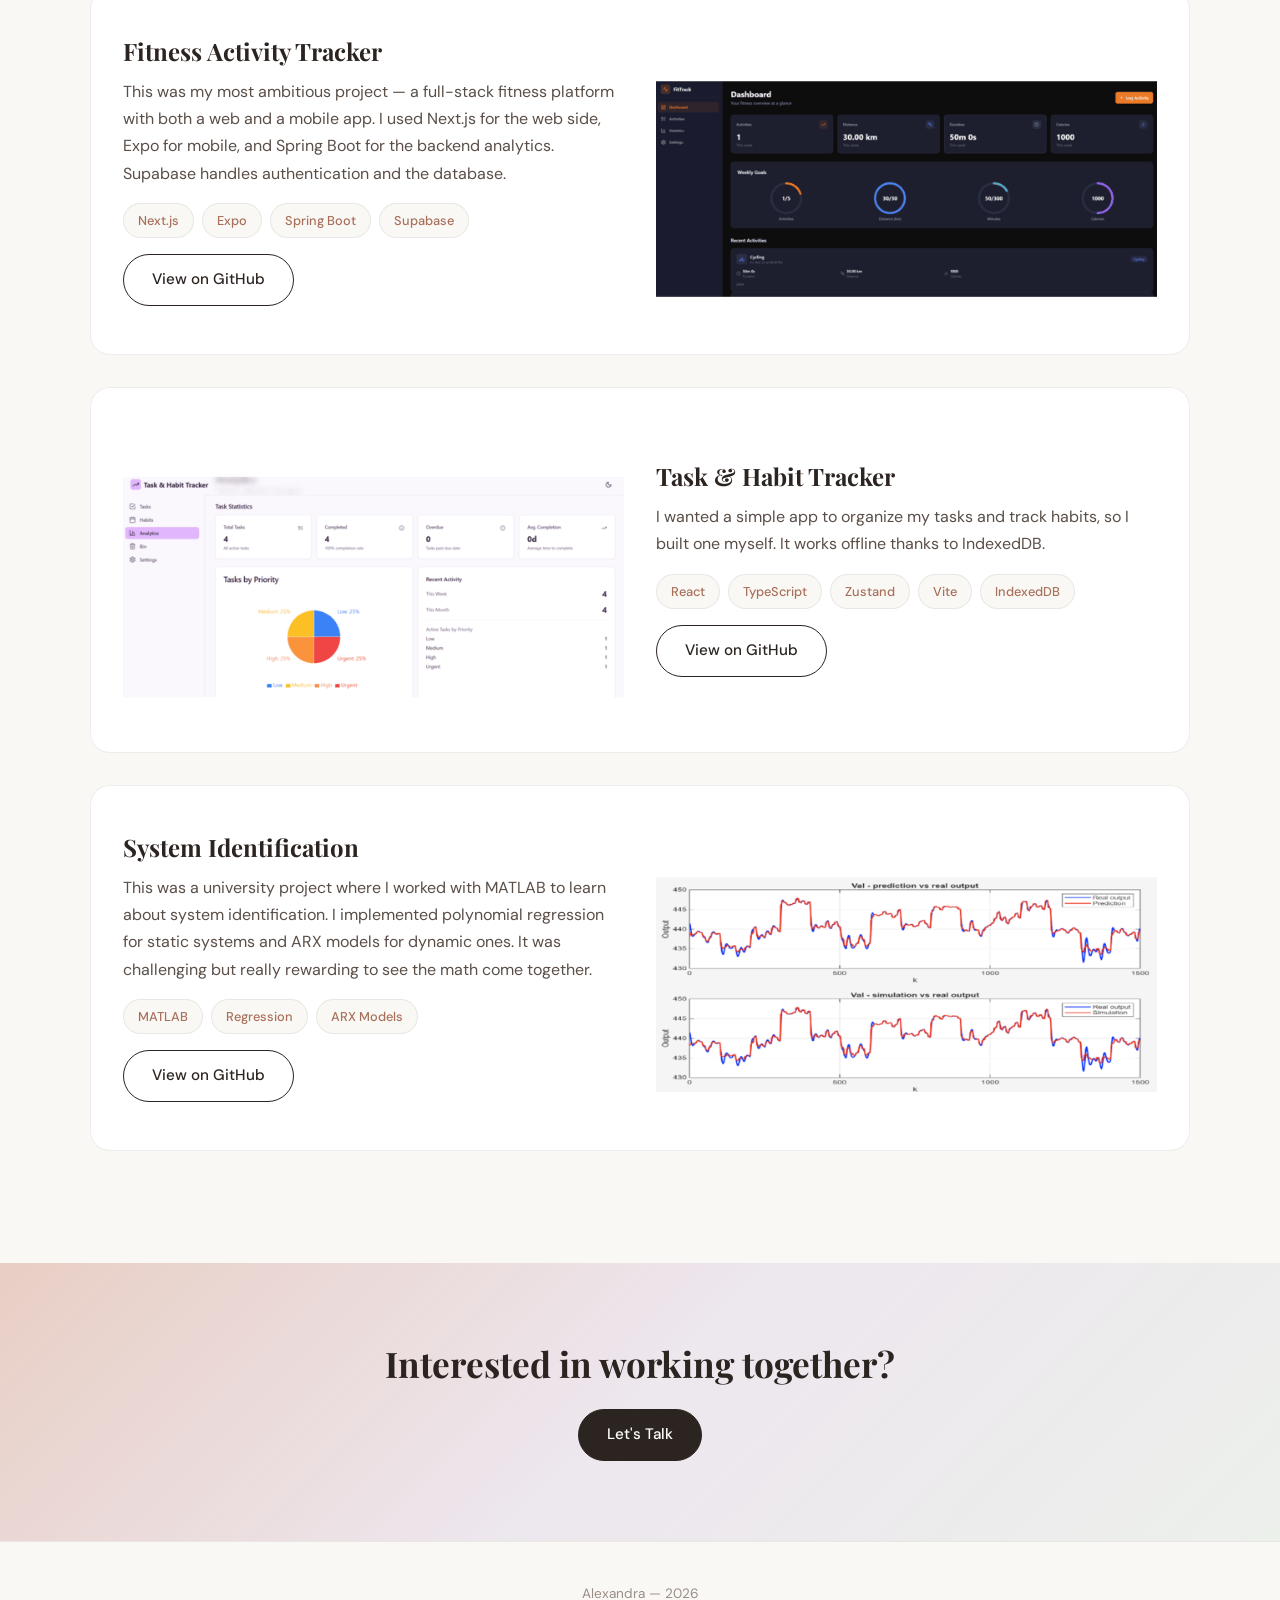
==== commit 2580ecc9: "Add memory game" ====
--- a/projects.html
+++ b/projects.html
@@ -71,6 +71,50 @@
       <!-- Project 2 -->
       <div class="project-card reverse reveal">
         <div class="project-image">
+          <img src="images/projects/memory-game.png" alt="Memory Game" />
+        </div>
+        <div class="project-info">
+          <h3>Memory Game</h3>
+          <p>
+            A card-matching memory game built with Python and Tkinter.
+            Flip cards to find matching pairs. Match all pairs to win.
+          </p>
+          <div class="tags">
+            <span class="tag">Next.js</span>
+            <span class="tag">Expo</span>
+            <span class="tag">Spring Boot</span>
+            <span class="tag">Supabase</span>
+          </div>
+          <a href="https://github.com/alexandra-petcut/Fitness-Activity-Tracking-API" target="_blank" class="btn project-btn">View on GitHub</a>
+        </div>
+      </div>
+
+      <!-- Project 3 -->
+      <div class="project-card reveal">
+        <div class="project-image">
+          <img src="images/projects/webscraper.png" alt="WebScraper" />
+        </div>
+        <div class="project-info">
+          <h3>WebScraper</h3>
+          <p>
+            This scraper collects job listings from Romanian platforms like
+            eJobs, BestJobs, and Hipo, all in one place. I used the Strategy
+            pattern so it's easy to add new sites later. The data gets stored
+            in a MySQL database running in Docker.
+          </p>
+          <div class="tags">
+            <span class="tag">Java</span>
+            <span class="tag">Maven</span>
+            <span class="tag">MySQL</span>
+            <span class="tag">Docker</span>
+          </div>
+          <a href="https://github.com/alexandra-petcut/Job-Market-Scraper" target="_blank" class="btn project-btn">View on GitHub</a>
+        </div>
+      </div>
+
+      <!-- Project 4 -->
+      <div class="project-card reverse reveal">
+        <div class="project-image">
           <img src="images/projects/fitness-tracker.png" alt="Fitness Activity Tracker" />
         </div>
         <div class="project-info">
@@ -91,7 +135,7 @@
         </div>
       </div>
 
-      <!-- Project 3 -->
+      <!-- Project 5 -->
       <div class="project-card reveal">
         <div class="project-image">
           <img src="images/projects/habit-tracker.png" alt="Task & Habit Tracker" />
@@ -113,31 +157,8 @@
         </div>
       </div>
 
-      <!-- Project 4 -->
+      <!-- Project 6 -->
       <div class="project-card reverse reveal">
-        <div class="project-image">
-          <img src="images/projects/webscraper.png" alt="WebScraper" />
-        </div>
-        <div class="project-info">
-          <h3>WebScraper</h3>
-          <p>
-            This scraper collects job listings from Romanian platforms like
-            eJobs, BestJobs, and Hipo, all in one place. I used the Strategy
-            pattern so it's easy to add new sites later. The data gets stored
-            in a MySQL database running in Docker.
-          </p>
-          <div class="tags">
-            <span class="tag">Java</span>
-            <span class="tag">Maven</span>
-            <span class="tag">MySQL</span>
-            <span class="tag">Docker</span>
-          </div>
-          <a href="https://github.com/alexandra-petcut/Job-Market-Scraper" target="_blank" class="btn project-btn">View on GitHub</a>
-        </div>
-      </div>
-
-      <!-- Project 5 -->
-      <div class="project-card reveal">
         <div class="project-image">
           <img src="images/projects/si.png" alt="System Identification" />
         </div>
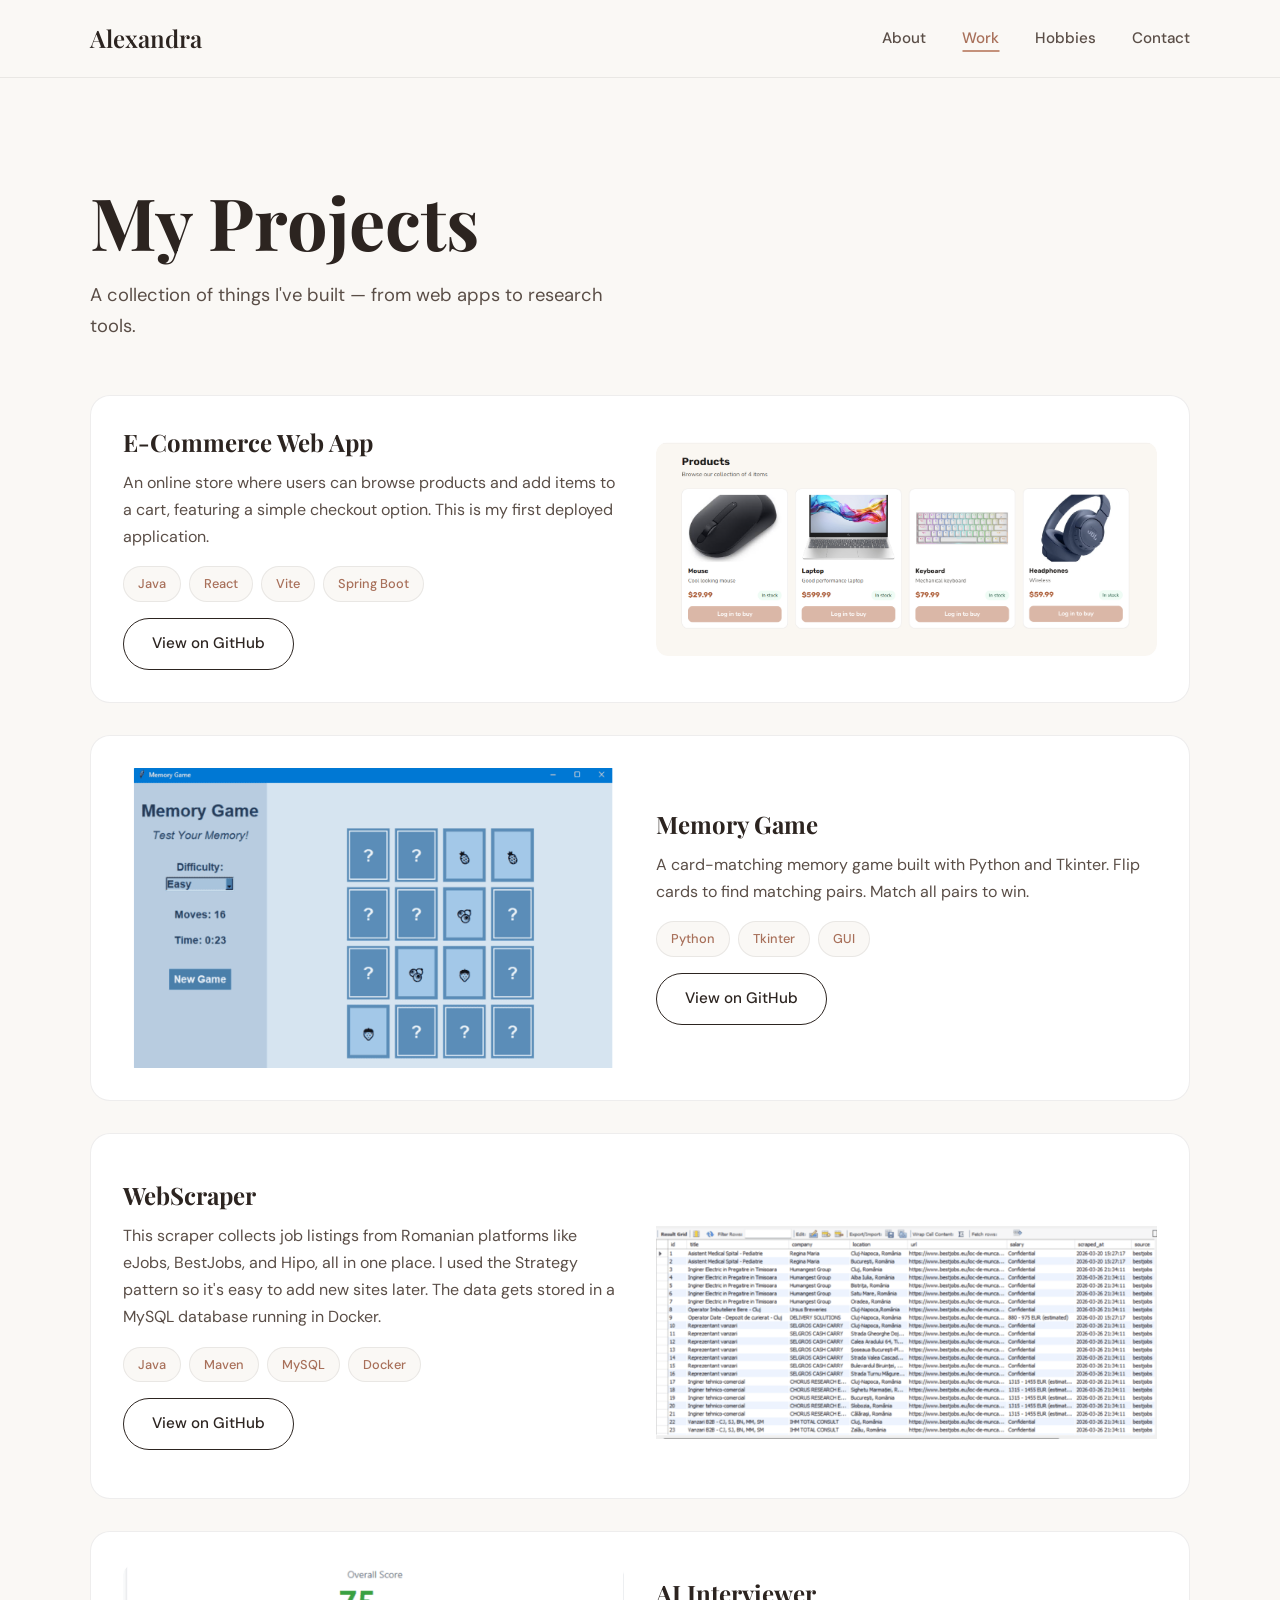
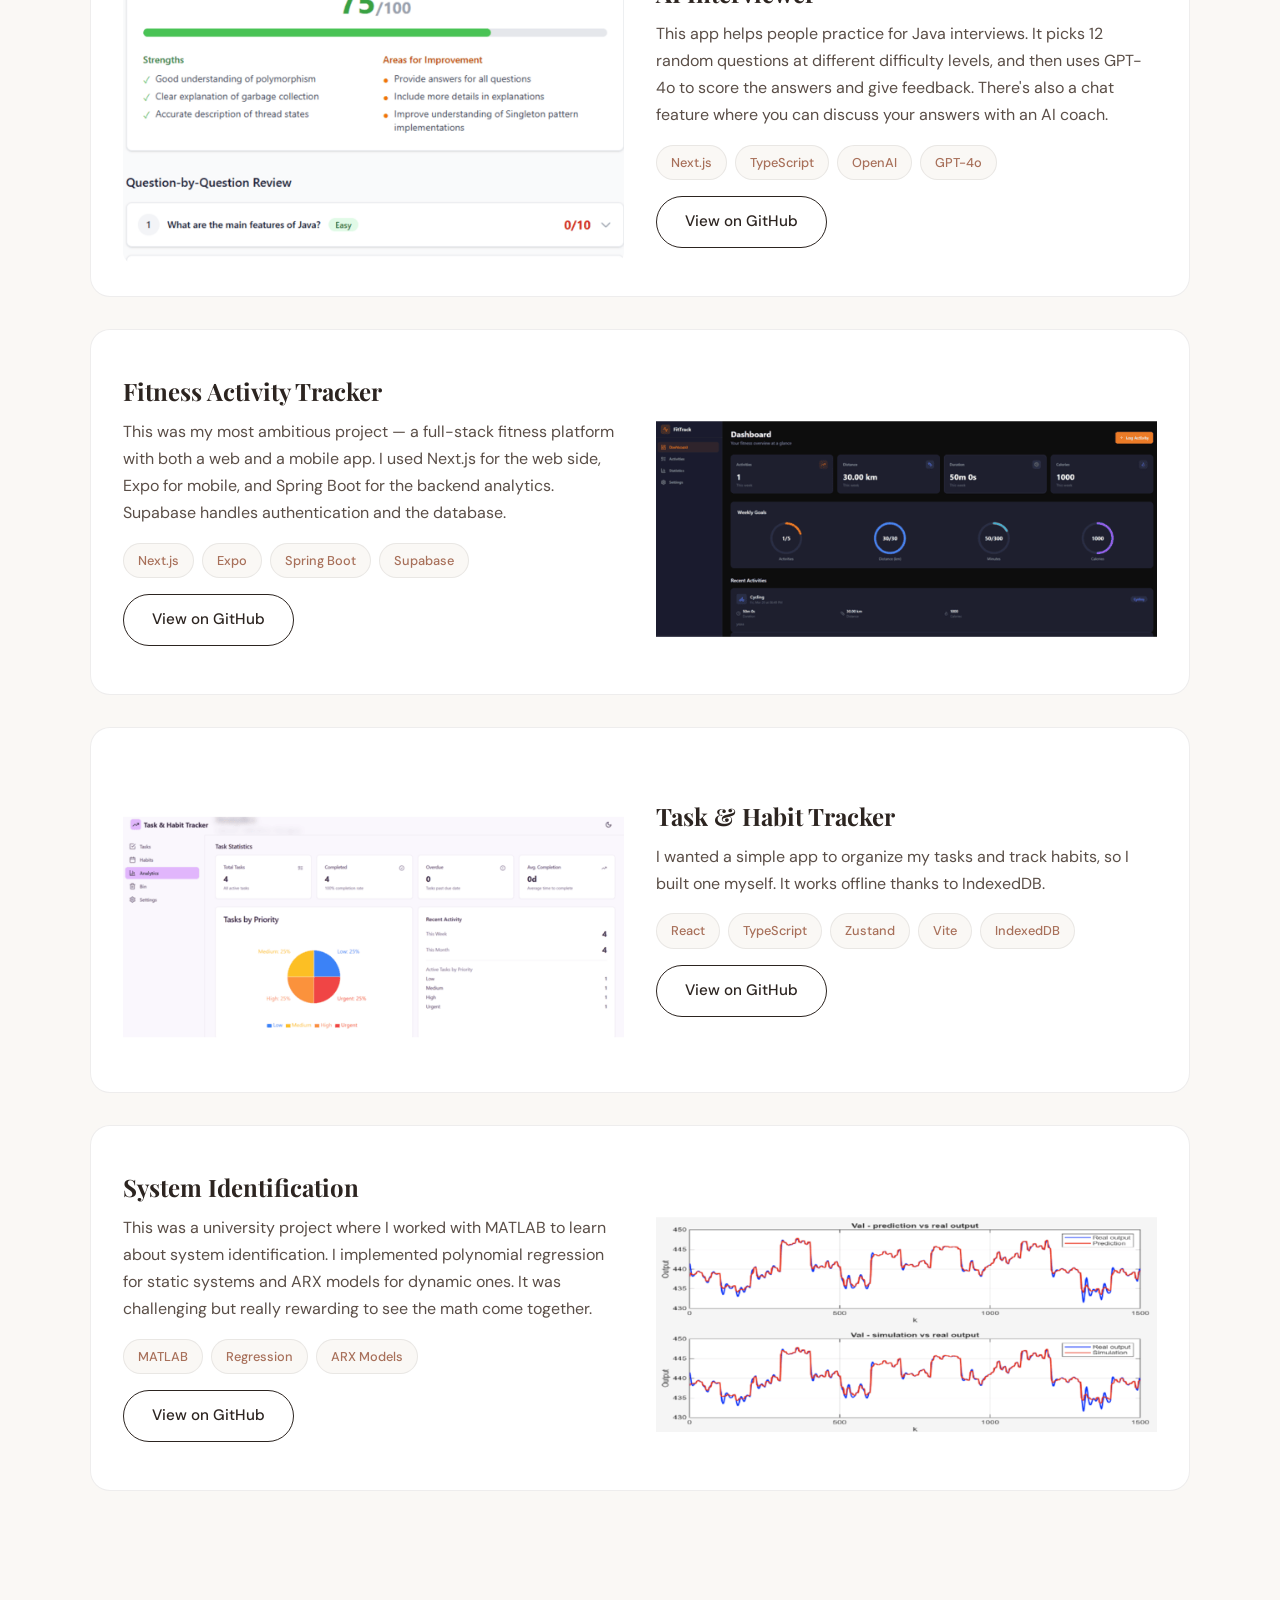
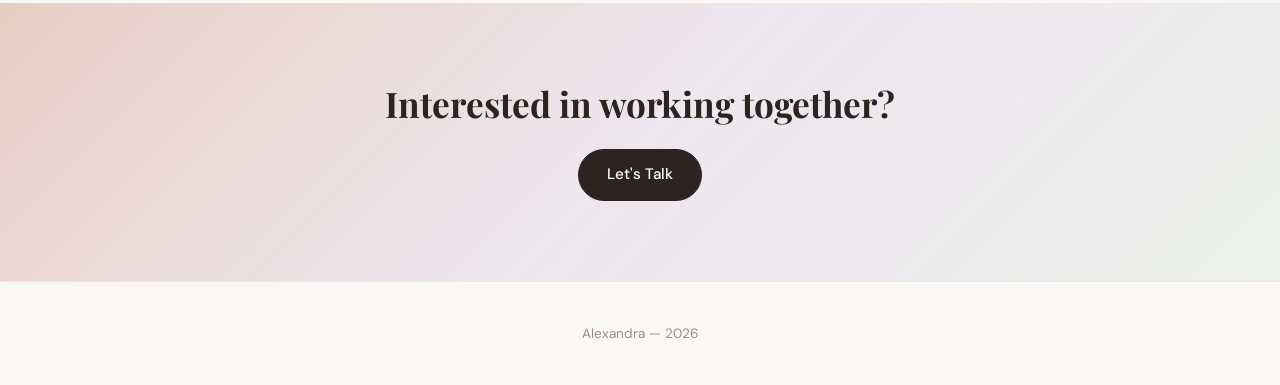
==== commit 8a431ca3: "Add e-commerce app" ====
--- a/projects.html
+++ b/projects.html
@@ -46,6 +46,69 @@
     <div class="container">
 
       <!-- Project 1 -->
+      <div class="project-card reverse reveal">
+        <div class="project-image">
+          <img src="images/projects/ecommerce.png" alt="E-Commerce Web App" />
+        </div>
+        <div class="project-info">
+          <h3>E-Commerce Web App</h3>
+          <p>
+            An online store where users can browse products and add items to a cart, featuring a simple checkout option. This is my first deployed application.
+          </p>
+          <div class="tags">
+            <span class="tag">Java</span>
+            <span class="tag">React</span>
+            <span class="tag">Vite</span>
+            <span class="tag">Spring Boot</span>
+          </div>
+          <a href="https://github.com/alexandra-petcut/Ecommerce-App" target="_blank" class="btn project-btn">View on GitHub</a>
+        </div>
+      </div>
+
+      <!-- Project 2 -->
+      <div class="project-card reveal">
+        <div class="project-image">
+          <img src="images/projects/memory-game.png" alt="Memory Game" />
+        </div>
+        <div class="project-info">
+          <h3>Memory Game</h3>
+          <p>
+            A card-matching memory game built with Python and Tkinter.
+            Flip cards to find matching pairs. Match all pairs to win.
+          </p>
+          <div class="tags">
+            <span class="tag">Python</span>
+            <span class="tag">Tkinter</span>
+            <span class="tag">GUI</span>
+          </div>
+          <a href="https://github.com/alexandra-petcut/Memory-Game" target="_blank" class="btn project-btn">View on GitHub</a>
+        </div>
+      </div>
+
+      <!-- Project 3 -->
+      <div class="project-card reverse reveal">
+        <div class="project-image">
+          <img src="images/projects/webscraper.png" alt="WebScraper" />
+        </div>
+        <div class="project-info">
+          <h3>WebScraper</h3>
+          <p>
+            This scraper collects job listings from Romanian platforms like
+            eJobs, BestJobs, and Hipo, all in one place. I used the Strategy
+            pattern so it's easy to add new sites later. The data gets stored
+            in a MySQL database running in Docker.
+          </p>
+          <div class="tags">
+            <span class="tag">Java</span>
+            <span class="tag">Maven</span>
+            <span class="tag">MySQL</span>
+            <span class="tag">Docker</span>
+          </div>
+          <a href="https://github.com/alexandra-petcut/Job-Market-Scraper" target="_blank" class="btn project-btn">View on GitHub</a>
+        </div>
+      </div>
+
+      <!-- Project 4 -->
       <div class="project-card reveal">
         <div class="project-image">
           <img src="images/projects/AI_Interviewer.png" alt="AI Interviewer" />
@@ -68,16 +131,18 @@
         </div>
       </div>
 
-      <!-- Project 2 -->
-      <div class="project-card reverse reveal">
-        <div class="project-image">
-          <img src="images/projects/memory-game.png" alt="Memory Game" />
-        </div>
-        <div class="project-info">
-          <h3>Memory Game</h3>
-          <p>
-            A card-matching memory game built with Python and Tkinter.
-            Flip cards to find matching pairs. Match all pairs to win.
+      <!-- Project 5 -->
+      <div class="project-card reverse reveal">
+        <div class="project-image">
+          <img src="images/projects/fitness-tracker.png" alt="Fitness Activity Tracker" />
+        </div>
+        <div class="project-info">
+          <h3>Fitness Activity Tracker</h3>
+          <p>
+            This was my most ambitious project — a full-stack fitness platform
+            with both a web and a mobile app. I used Next.js for the web side,
+            Expo for mobile, and Spring Boot for the backend analytics. Supabase
+            handles authentication and the database.
           </p>
           <div class="tags">
             <span class="tag">Next.js</span>
@@ -89,53 +154,7 @@
         </div>
       </div>
 
-      <!-- Project 3 -->
-      <div class="project-card reveal">
-        <div class="project-image">
-          <img src="images/projects/webscraper.png" alt="WebScraper" />
-        </div>
-        <div class="project-info">
-          <h3>WebScraper</h3>
-          <p>
-            This scraper collects job listings from Romanian platforms like
-            eJobs, BestJobs, and Hipo, all in one place. I used the Strategy
-            pattern so it's easy to add new sites later. The data gets stored
-            in a MySQL database running in Docker.
-          </p>
-          <div class="tags">
-            <span class="tag">Java</span>
-            <span class="tag">Maven</span>
-            <span class="tag">MySQL</span>
-            <span class="tag">Docker</span>
-          </div>
-          <a href="https://github.com/alexandra-petcut/Job-Market-Scraper" target="_blank" class="btn project-btn">View on GitHub</a>
-        </div>
-      </div>
-
-      <!-- Project 4 -->
-      <div class="project-card reverse reveal">
-        <div class="project-image">
-          <img src="images/projects/fitness-tracker.png" alt="Fitness Activity Tracker" />
-        </div>
-        <div class="project-info">
-          <h3>Fitness Activity Tracker</h3>
-          <p>
-            This was my most ambitious project — a full-stack fitness platform
-            with both a web and a mobile app. I used Next.js for the web side,
-            Expo for mobile, and Spring Boot for the backend analytics. Supabase
-            handles authentication and the database.
-          </p>
-          <div class="tags">
-            <span class="tag">Next.js</span>
-            <span class="tag">Expo</span>
-            <span class="tag">Spring Boot</span>
-            <span class="tag">Supabase</span>
-          </div>
-          <a href="https://github.com/alexandra-petcut/Fitness-Activity-Tracking-API" target="_blank" class="btn project-btn">View on GitHub</a>
-        </div>
-      </div>
-
-      <!-- Project 5 -->
+      <!-- Project 6 -->
       <div class="project-card reveal">
         <div class="project-image">
           <img src="images/projects/habit-tracker.png" alt="Task & Habit Tracker" />
@@ -157,7 +176,7 @@
         </div>
       </div>
 
-      <!-- Project 6 -->
+      <!-- Project 7 -->
       <div class="project-card reverse reveal">
         <div class="project-image">
           <img src="images/projects/si.png" alt="System Identification" />
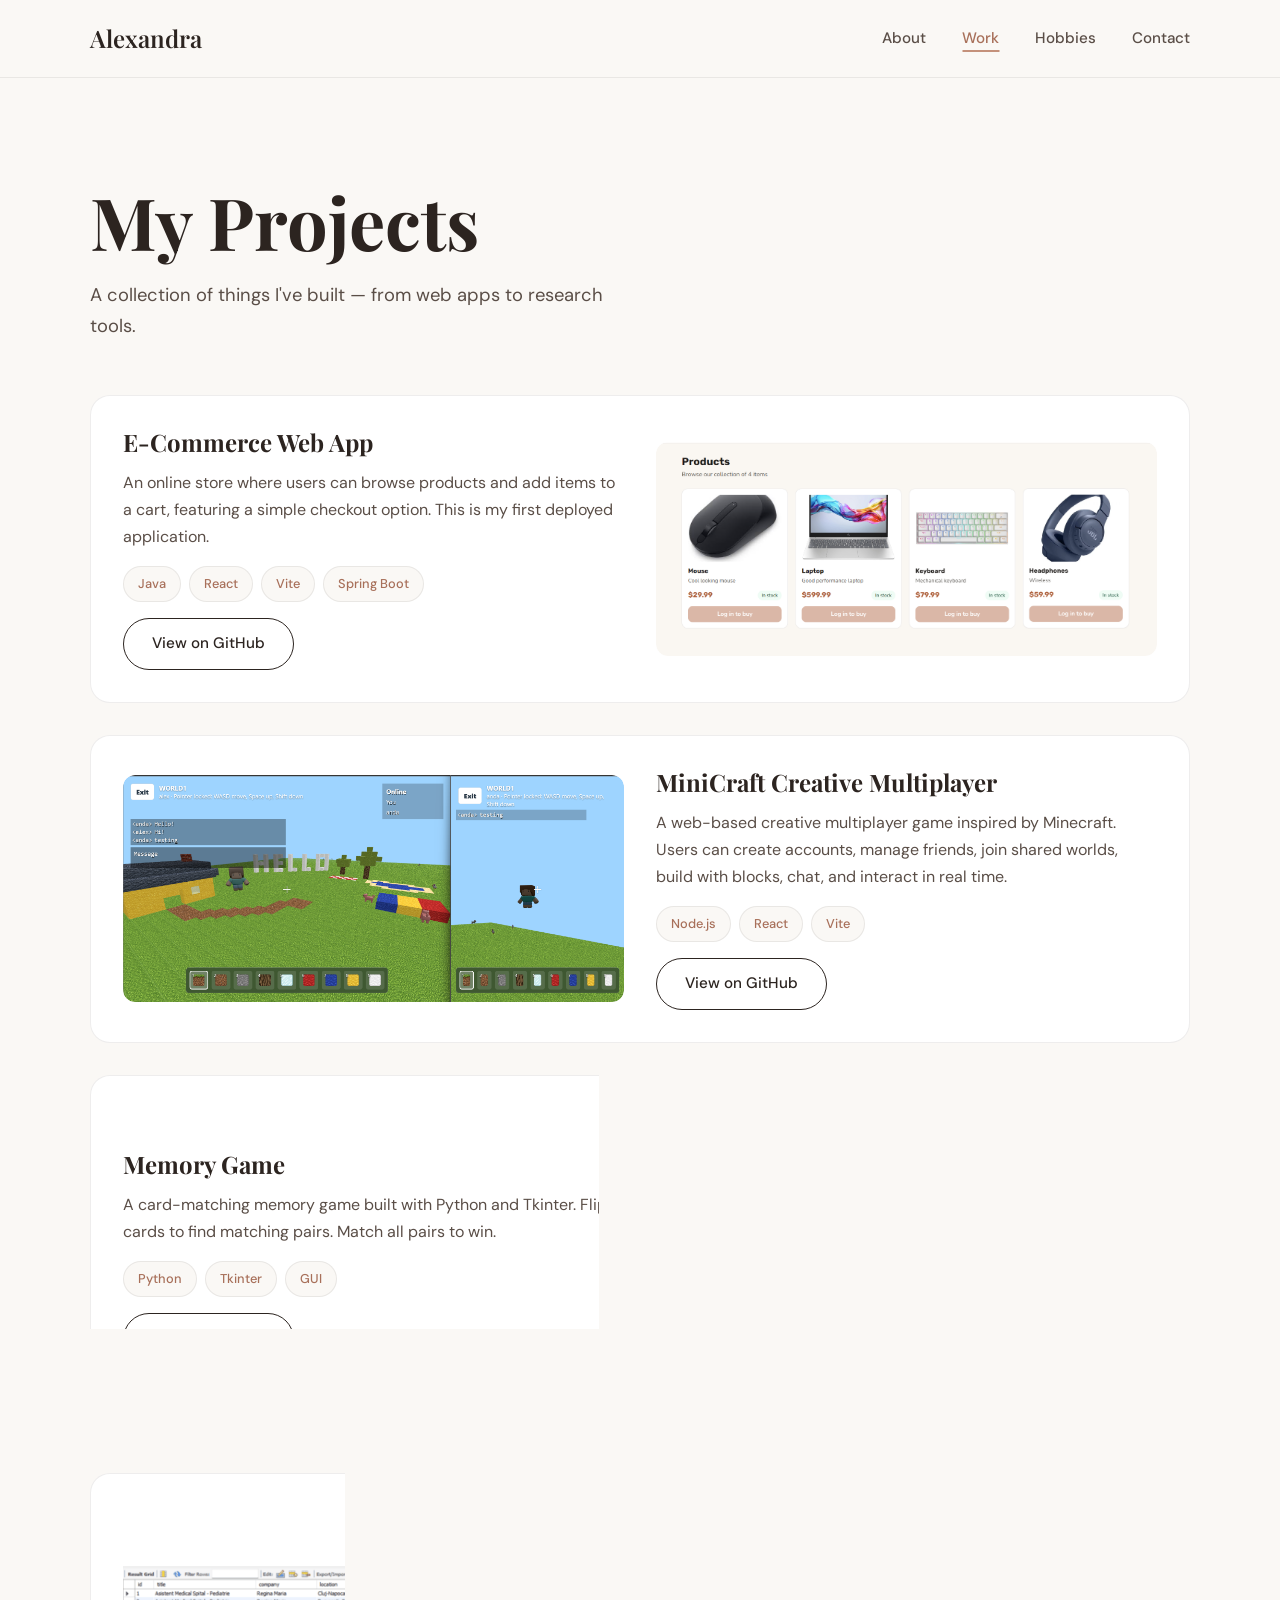
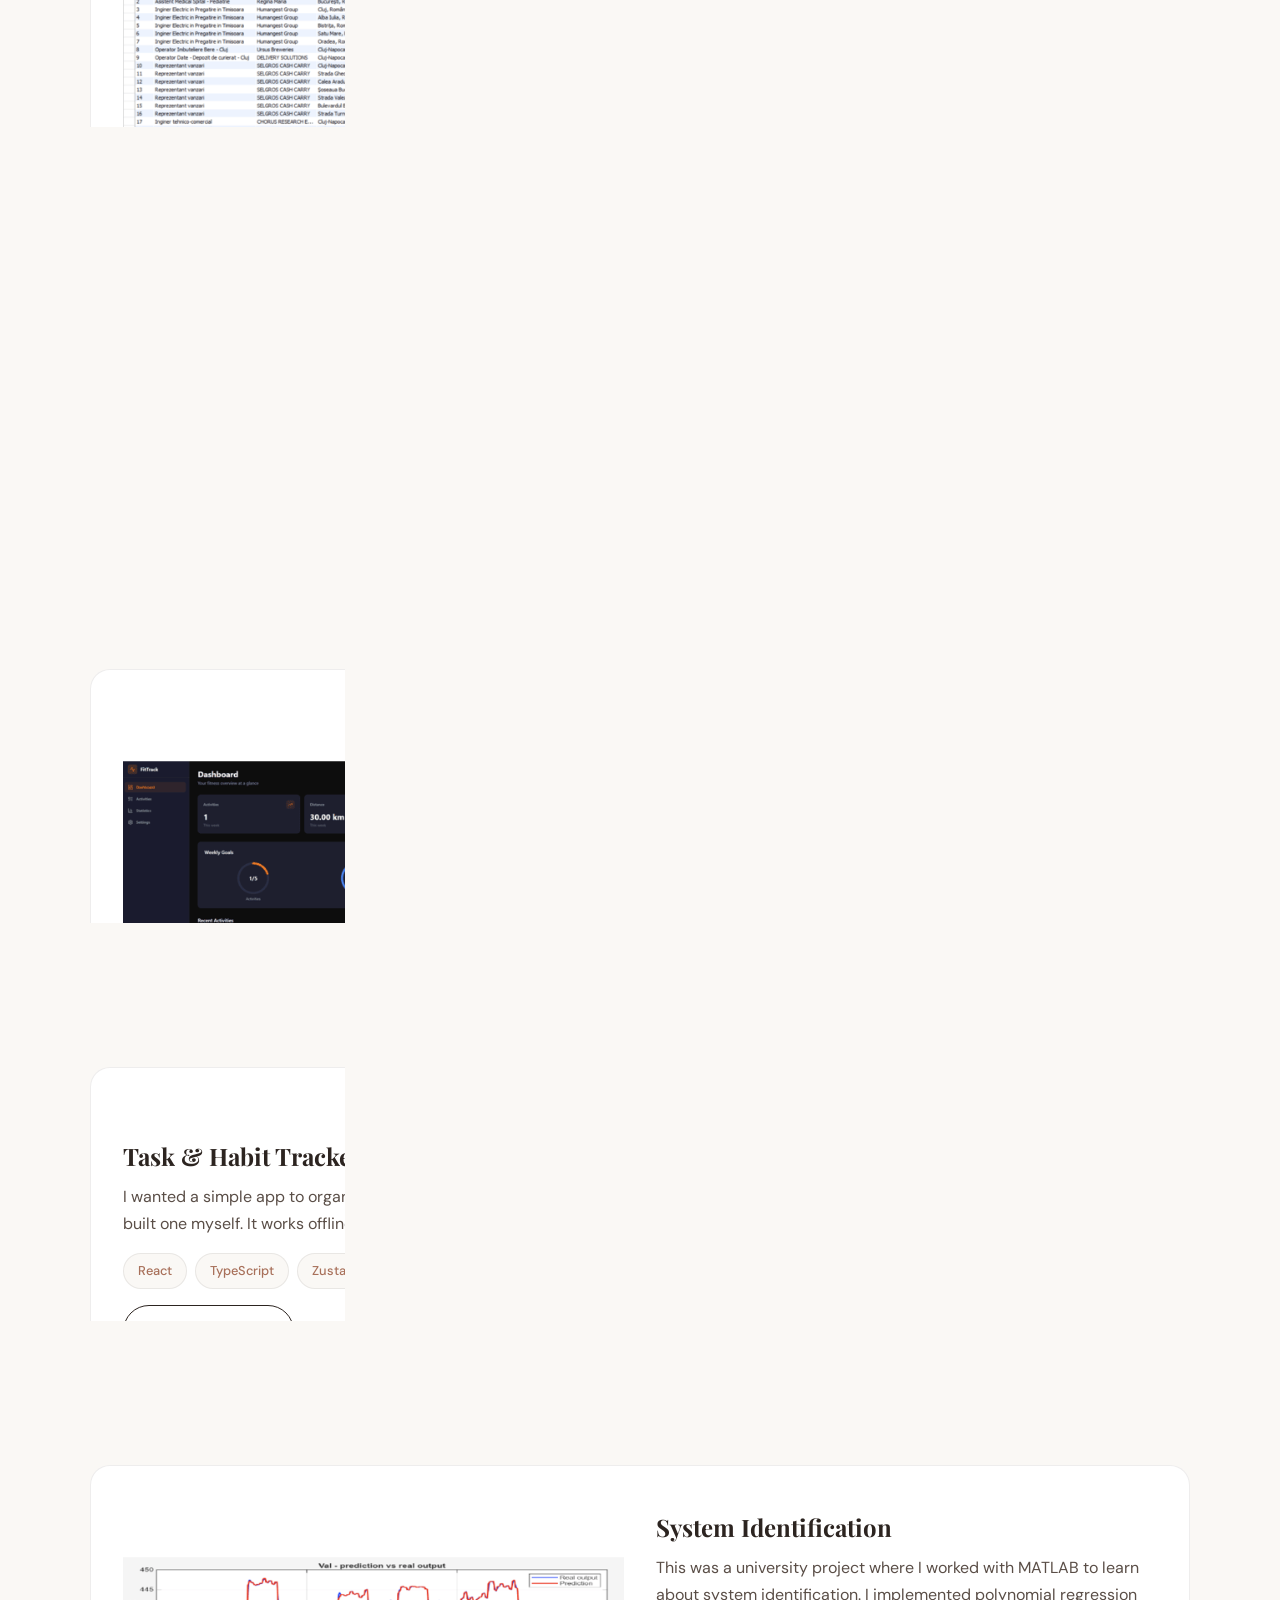
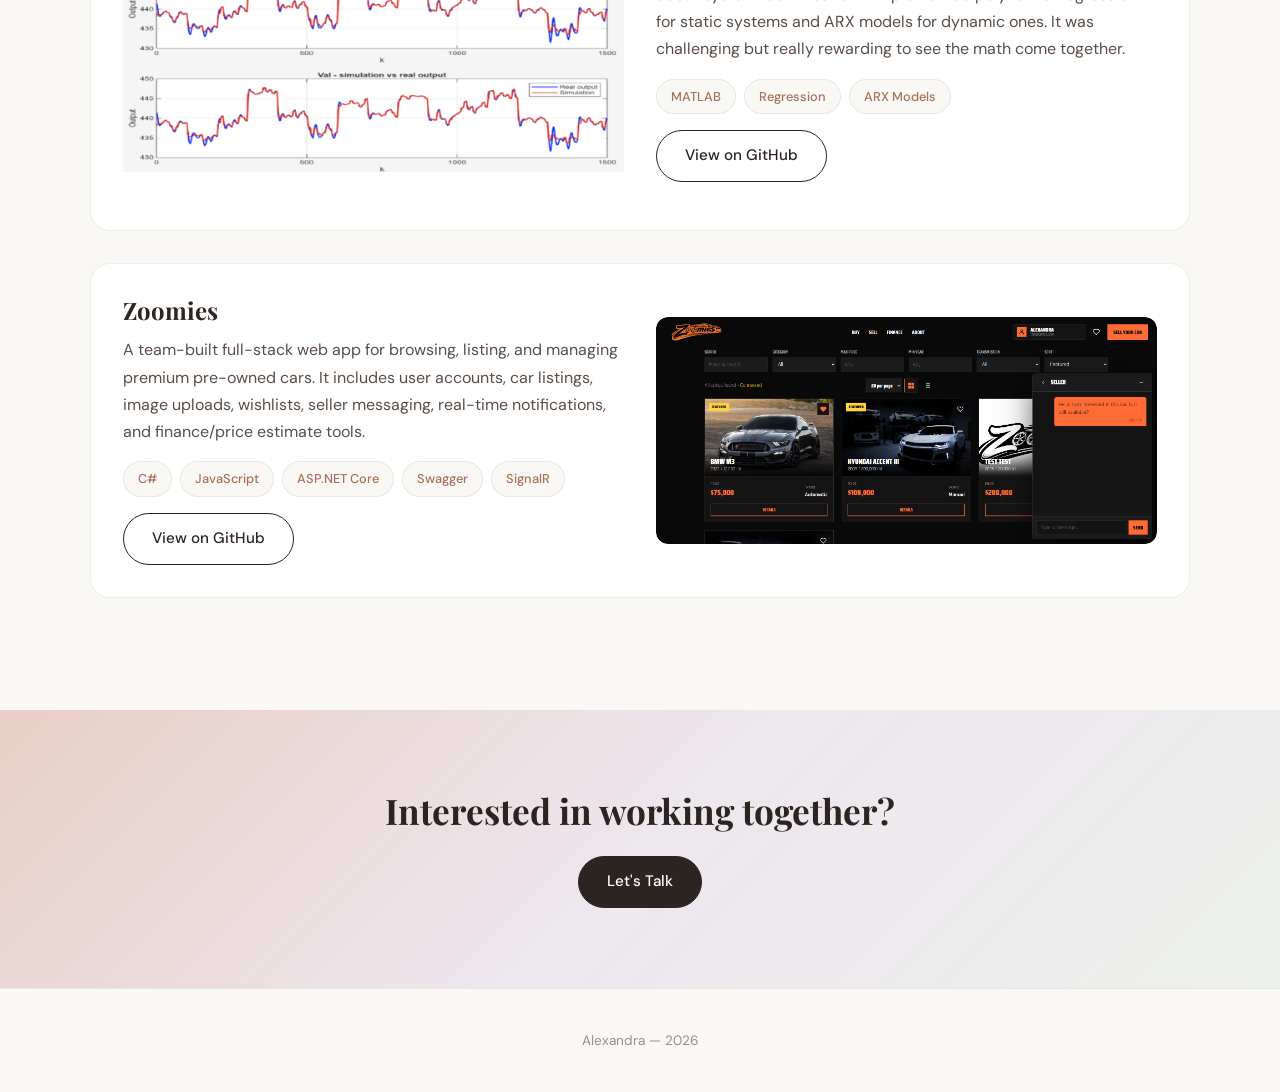
==== commit 922c2c31: "Add MiniCraft & Zoomies" ====
--- a/projects.html
+++ b/projects.html
@@ -45,6 +45,7 @@
   <section class="section projects-list">
     <div class="container">
 
+
       <!-- Project 1 -->
       <div class="project-card reverse reveal">
         <div class="project-image">
@@ -68,6 +69,25 @@
       <!-- Project 2 -->
       <div class="project-card reveal">
         <div class="project-image">
+          <img src="images/projects/minicraft.png" alt="MiniCraft Creative Multiplayer" />
+        </div>
+        <div class="project-info">
+          <h3>MiniCraft Creative Multiplayer</h3>
+          <p>
+             A web-based creative multiplayer game inspired by Minecraft. Users can create accounts, manage friends, join shared worlds, build with blocks, chat, and interact in real time.
+          </p>
+          <div class="tags">
+            <span class="tag">Node.js</span>
+            <span class="tag">React</span>
+            <span class="tag">Vite</span>
+          </div>
+          <a href="https://github.com/alexandra-petcut/MiniCraft-Creative-Multiplayer" target="_blank" class="btn project-btn">View on GitHub</a>
+        </div>
+      </div>
+
+      <!-- Project 3 -->
+      <div class="project-card reverse reveal">
+        <div class="project-image">
           <img src="images/projects/memory-game.png" alt="Memory Game" />
         </div>
         <div class="project-info">
@@ -85,8 +105,8 @@
         </div>
       </div>
 
-      <!-- Project 3 -->
-      <div class="project-card reverse reveal">
+      <!-- Project 4 -->
+      <div class="project-card reveal">
         <div class="project-image">
           <img src="images/projects/webscraper.png" alt="WebScraper" />
         </div>
@@ -108,8 +128,8 @@
         </div>
       </div>
 
-      <!-- Project 4 -->
-      <div class="project-card reveal">
+      <!-- Project 5 -->
+      <div class="project-card reverse reveal">
         <div class="project-image">
           <img src="images/projects/AI_Interviewer.png" alt="AI Interviewer" />
         </div>
@@ -131,8 +151,8 @@
         </div>
       </div>
 
-      <!-- Project 5 -->
-      <div class="project-card reverse reveal">
+      <!-- Project 6 -->
+      <div class="project-card reveal">
         <div class="project-image">
           <img src="images/projects/fitness-tracker.png" alt="Fitness Activity Tracker" />
         </div>
@@ -154,8 +174,8 @@
         </div>
       </div>
 
-      <!-- Project 6 -->
-      <div class="project-card reveal">
+      <!-- Project 7 -->
+      <div class="project-card reverse reveal">
         <div class="project-image">
           <img src="images/projects/habit-tracker.png" alt="Task & Habit Tracker" />
         </div>
@@ -176,8 +196,8 @@
         </div>
       </div>
 
-      <!-- Project 7 -->
-      <div class="project-card reverse reveal">
+      <!-- Project 8 -->
+      <div class="project-card reveal">
         <div class="project-image">
           <img src="images/projects/si.png" alt="System Identification" />
         </div>
@@ -195,6 +215,27 @@
             <span class="tag">ARX Models</span>
           </div>
           <a href="https://github.com/alexandra-petcut/System-Identification-Project" target="_blank" class="btn project-btn">View on GitHub</a>
+        </div>
+      </div>
+
+      <!-- Project 9 -->
+      <div class="project-card reverse reveal">
+        <div class="project-image">
+          <img src="images/projects/zoomies.png" alt="Zoomies" />
+        </div>
+        <div class="project-info">
+          <h3>Zoomies</h3>
+          <p>
+            A team-built full-stack web app for browsing, listing, and managing premium pre-owned cars. It includes user accounts, car listings, image uploads, wishlists, seller messaging, real-time notifications, and finance/price estimate tools.
+          </p>
+          <div class="tags">
+            <span class="tag">C#</span>
+            <span class="tag">JavaScript</span>
+            <span class="tag">ASP.NET Core</span>
+            <span class="tag">Swagger</span>
+            <span class="tag">SignalR</span>
+          </div>
+          <a href="https://github.com/melania-bodea/zoomies" target="_blank" class="btn project-btn">View on GitHub</a>
         </div>
       </div>
 
